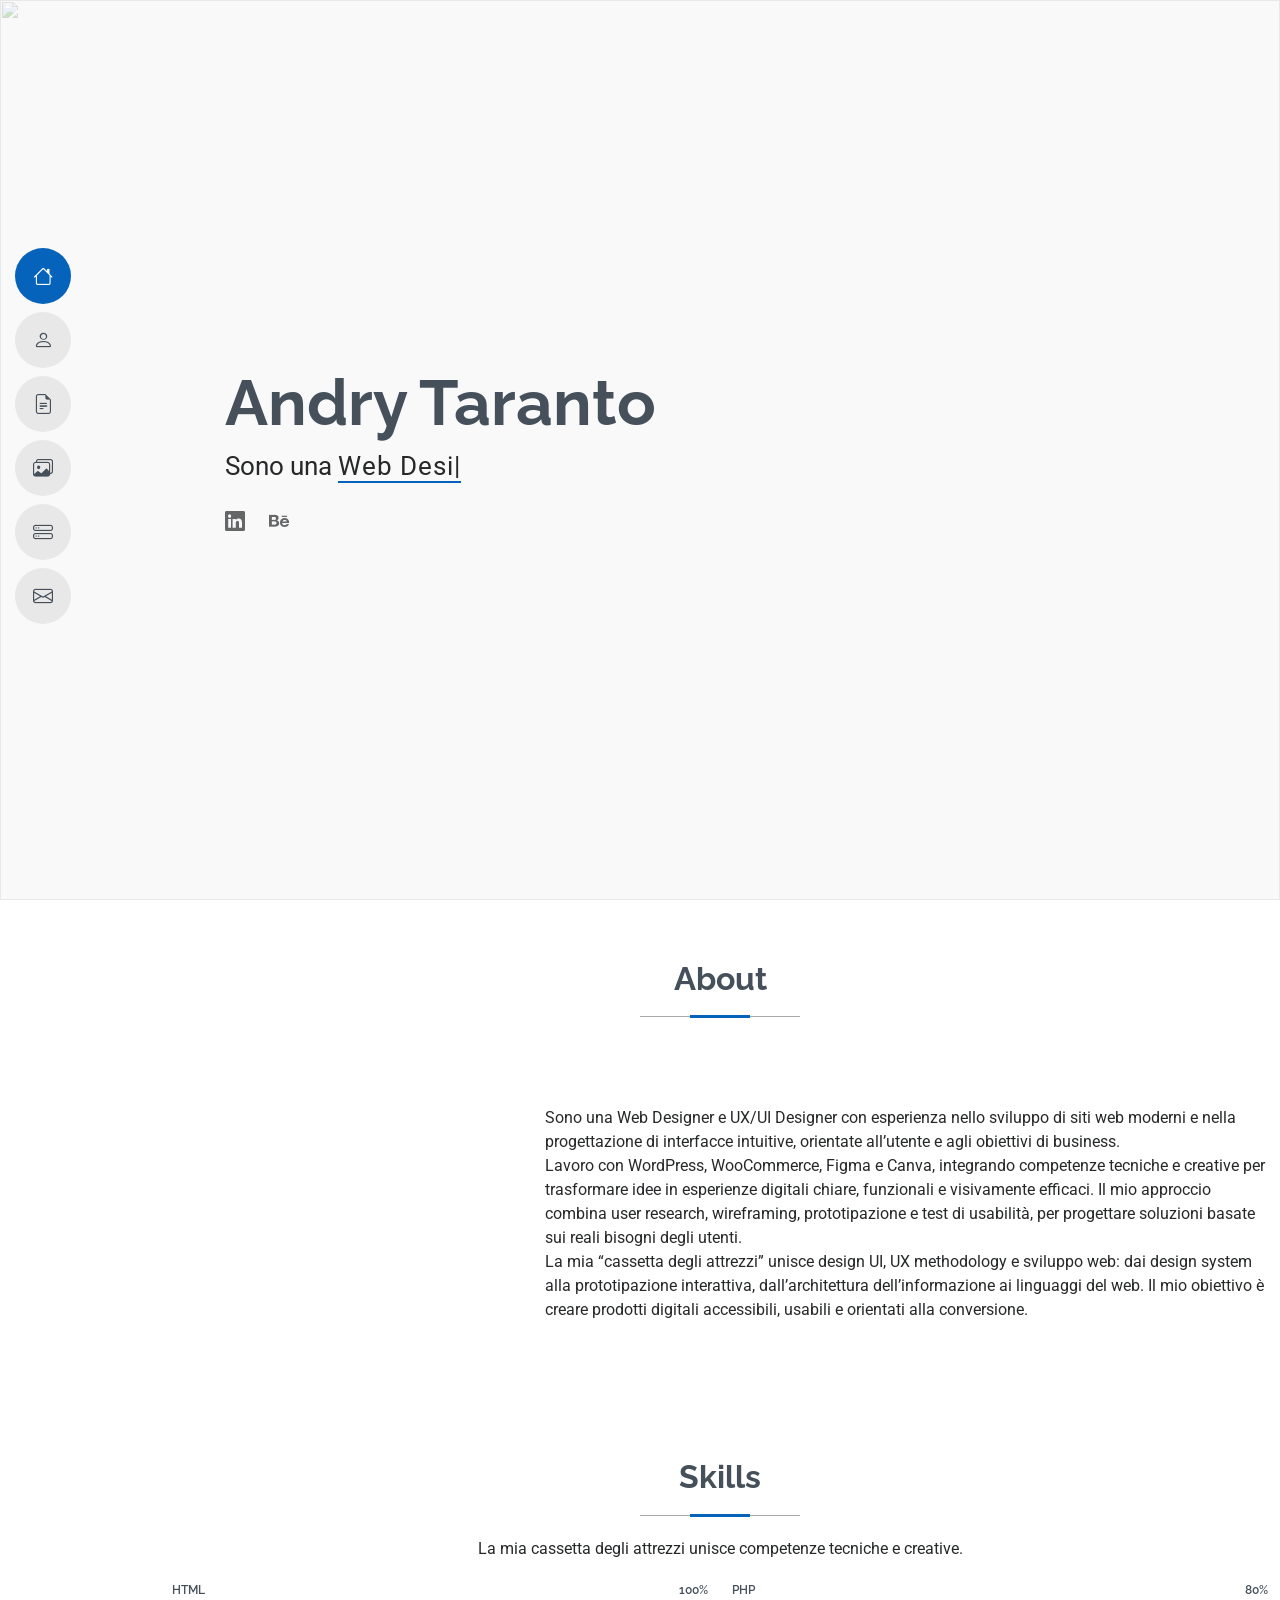
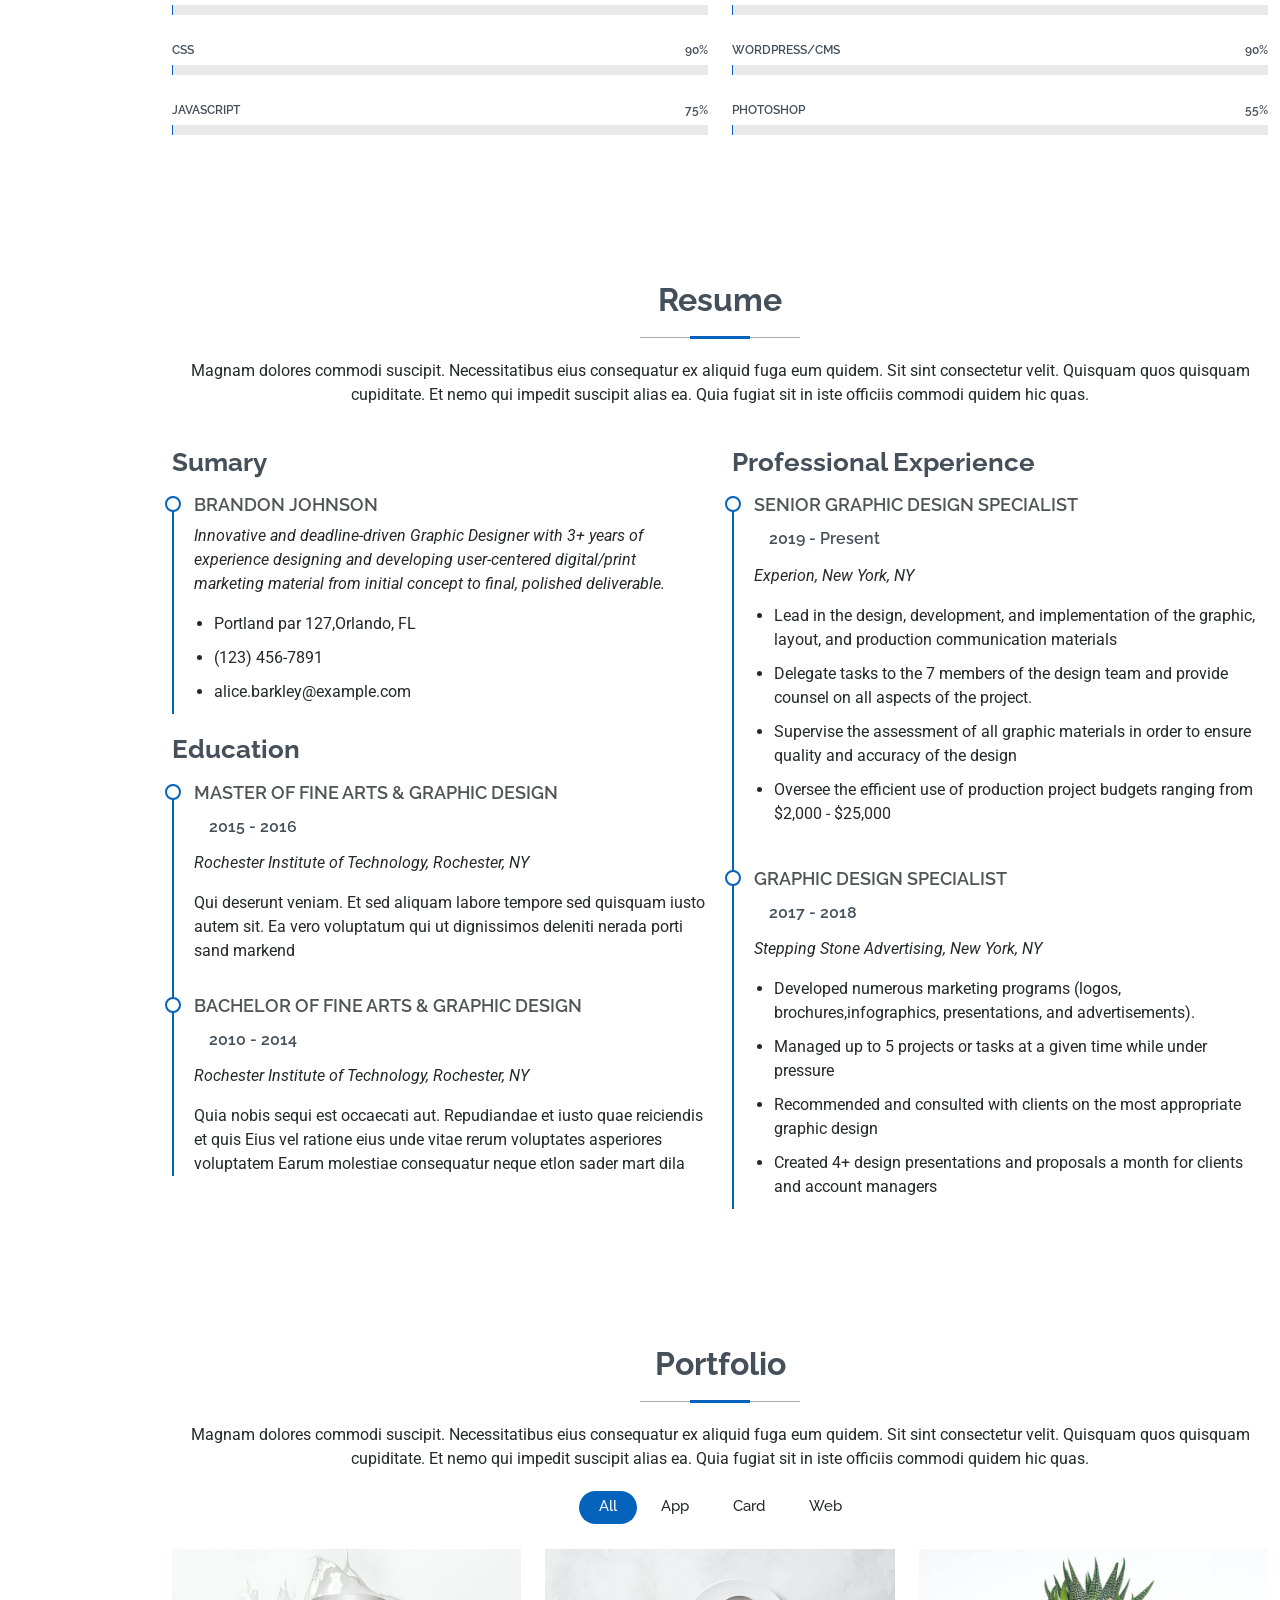
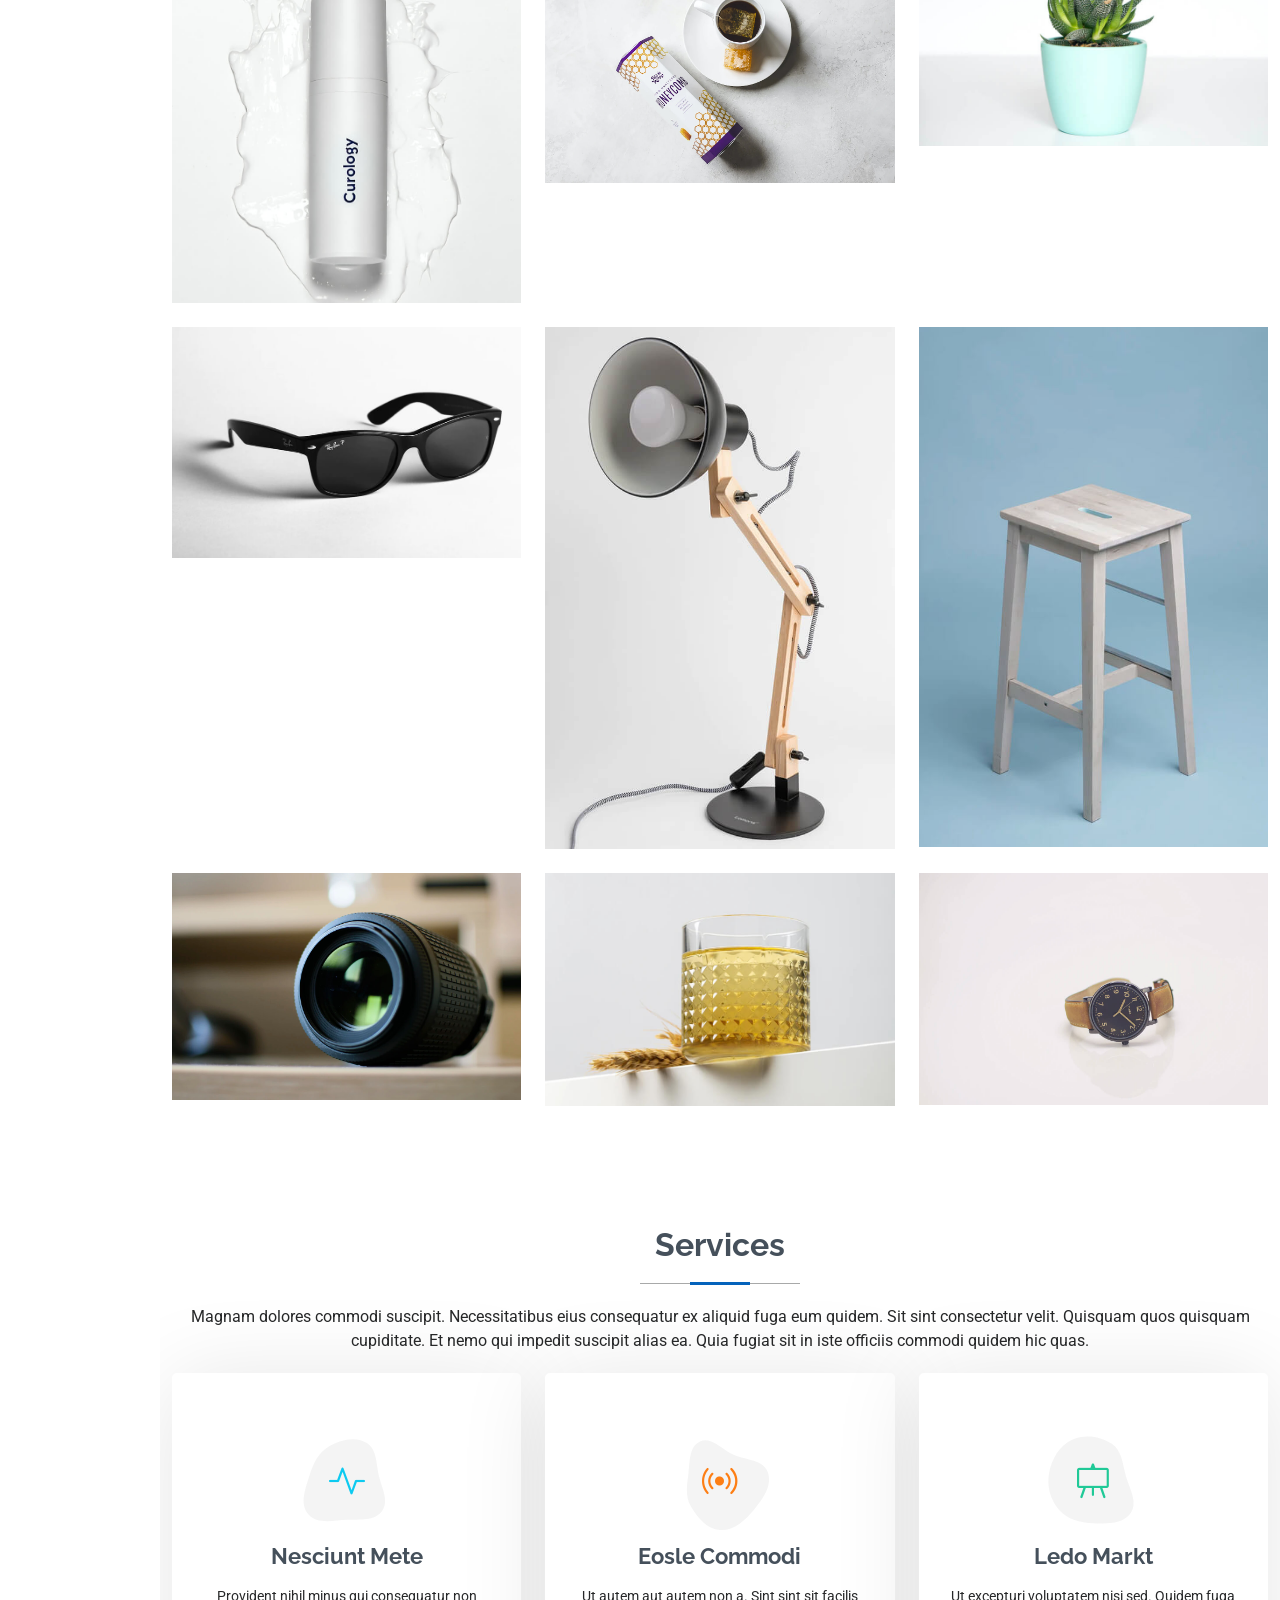
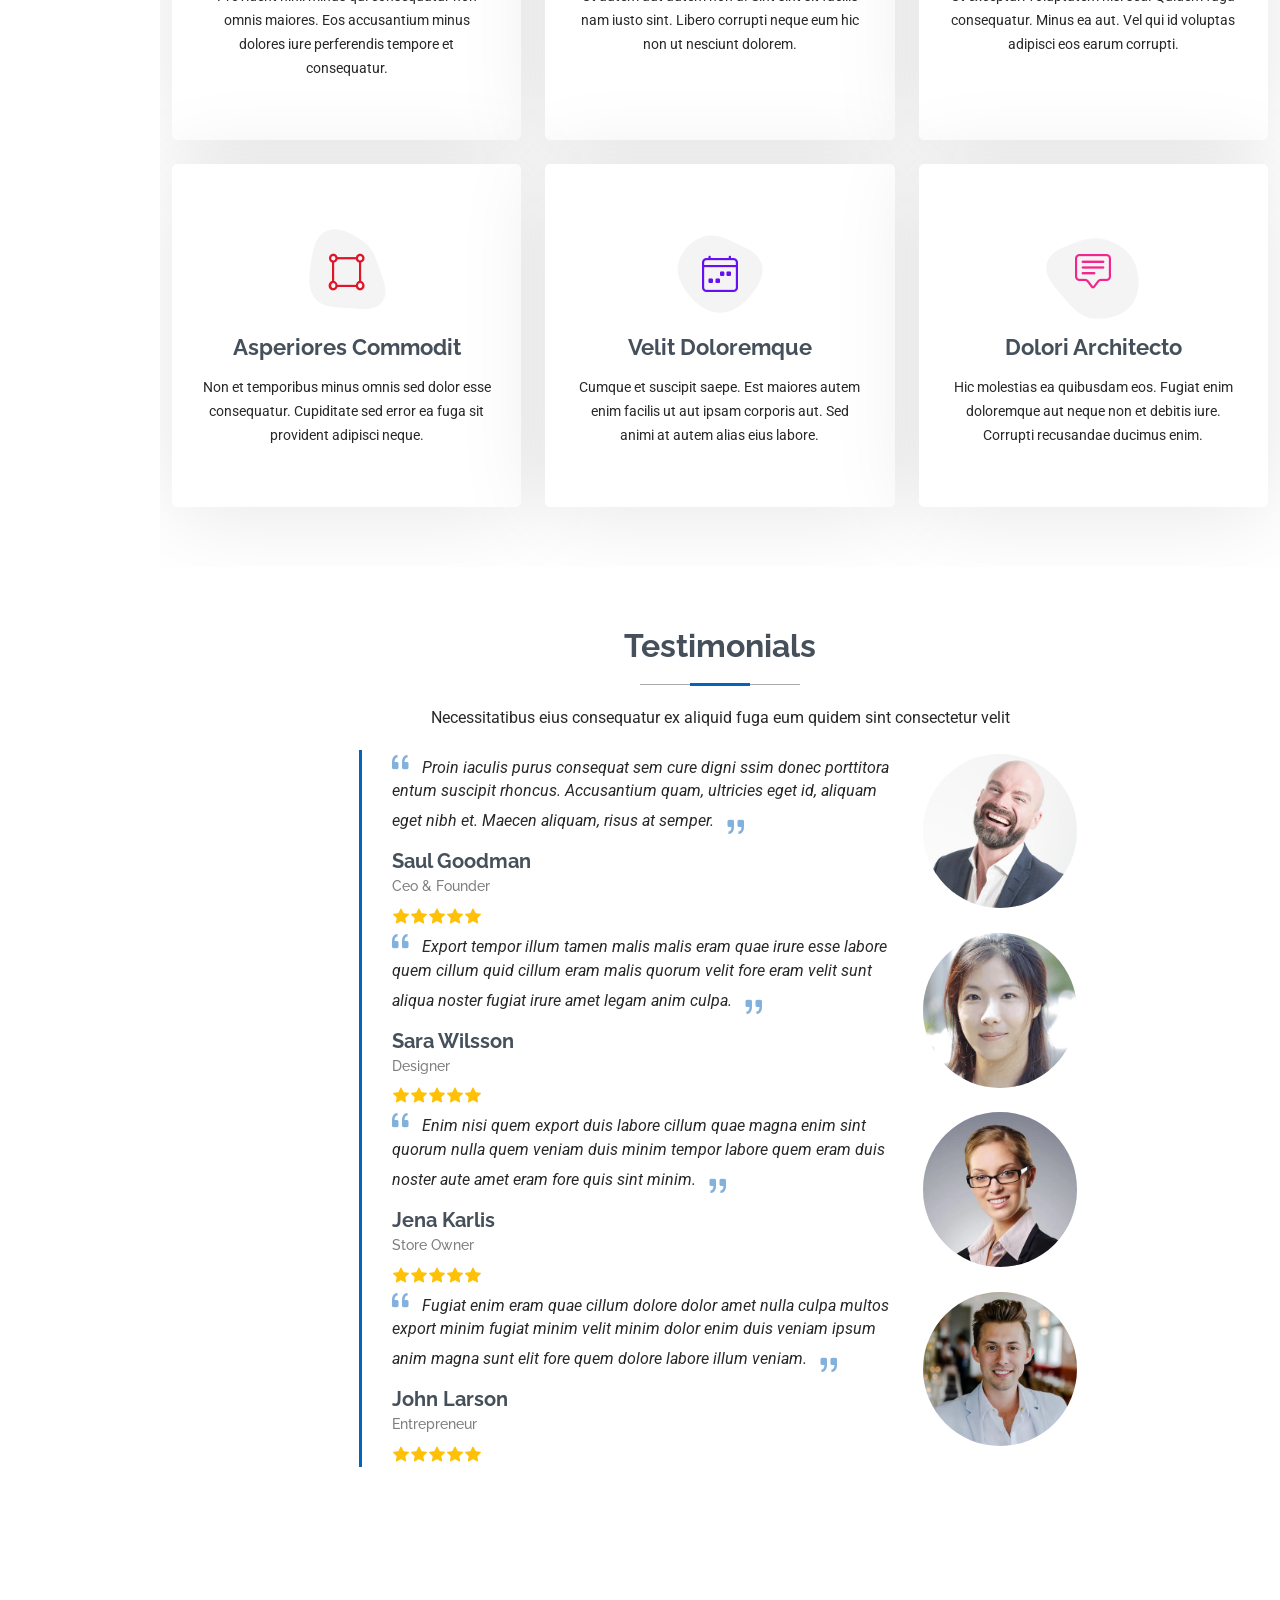
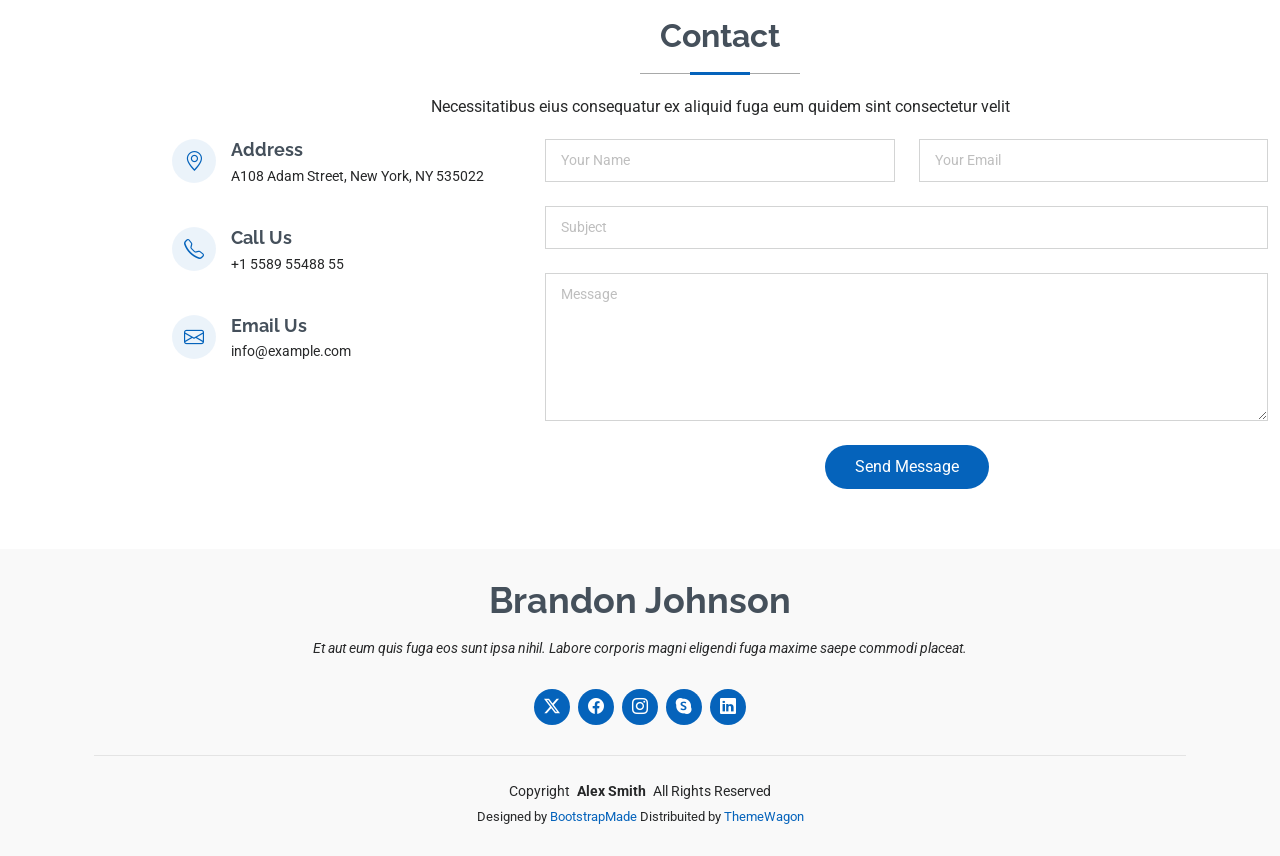
==== index.html @ 7b96ee18 "contenuti" ====
<!DOCTYPE html>
<html lang="en">

<head>
  <meta charset="utf-8">
  <meta content="width=device-width, initial-scale=1.0" name="viewport">
  <title>Andry Taranto</title>
  <meta content="" name="description">
  <meta content="" name="keywords">

  <!-- Favicons -->
  <link href="assets/img/favicon.png" rel="icon">
  <link href="assets/img/apple-touch-icon.png" rel="apple-touch-icon">

  <!-- Fonts -->
  <link href="https://fonts.googleapis.com" rel="preconnect">
  <link href="https://fonts.gstatic.com" rel="preconnect" crossorigin>
  <link href="https://fonts.googleapis.com/css2?family=Roboto:ital,wght@0,100;0,300;0,400;0,500;0,700;0,900;1,100;1,300;1,400;1,500;1,700;1,900&family=Poppins:ital,wght@0,100;0,200;0,300;0,400;0,500;0,600;0,700;0,800;0,900;1,100;1,200;1,300;1,400;1,500;1,600;1,700;1,800;1,900&family=Raleway:ital,wght@0,100;0,200;0,300;0,400;0,500;0,600;0,700;0,800;0,900;1,100;1,200;1,300;1,400;1,500;1,600;1,700;1,800;1,900&display=swap" rel="stylesheet">

  <!-- Vendor CSS Files -->
  <link href="assets/vendor/bootstrap/css/bootstrap.min.css" rel="stylesheet">
  <link href="assets/vendor/bootstrap-icons/bootstrap-icons.css" rel="stylesheet">
  <link href="assets/vendor/aos/aos.css" rel="stylesheet">
  <link href="assets/vendor/glightbox/css/glightbox.min.css" rel="stylesheet">
  <link href="assets/vendor/swiper/swiper-bundle.min.css" rel="stylesheet">

  <!-- Main CSS File -->
  <link href="assets/css/main.css" rel="stylesheet">

</head>

<body class="index-page">

  <header id="header" class="header d-flex flex-column justify-content-center">

    <i class="header-toggle d-xl-none bi bi-list"></i>

    <nav id="navmenu" class="navmenu">
      <ul>
        <li><a href="#hero" class="active"><i class="bi bi-house navicon"></i><span>Home</span></a></li>
        <li><a href="#about"><i class="bi bi-person navicon"></i><span>About</span></a></li>
        <li><a href="#resume"><i class="bi bi-file-earmark-text navicon"></i><span>Resume</span></a></li>
        <li><a href="#portfolio"><i class="bi bi-images navicon"></i><span>Portfolio</span></a></li>
        <li><a href="#services"><i class="bi bi-hdd-stack navicon"></i><span>Servizi</span></a></li>
        <li><a href="#contact"><i class="bi bi-envelope navicon"></i><span>Contatti</span></a></li>
      </ul>
    </nav>

  </header>

  <main class="main">

    <!-- Hero Section -->
    <section id="hero" class="hero section light-background">

      <img src="assets/img/hero-bg.jpg" alt="">

      <div class="container" data-aos="zoom-out">
        <div class="row justify-content-center">
          <div class="col-lg-9">
            <h2>Andry Taranto</h2>
            <p>Sono una <span class="typed" data-typed-items="Web Designer, UX/UI Designer">Web Designer</span><span class="typed-cursor typed-cursor--blink" aria-hidden="true"></span></p>
            <div class="social-links">
              <a href="https://www.linkedin.com/in/andreinataranto/" target="_blank"><i class="bi bi-linkedin"></i></a>
              <a href="https://www.behance.net/andrytaranto" target="_blank"><i class="bi bi-behance"></i></a>
            </div>
          </div>
        </div>
      </div>

    </section><!-- /Hero Section -->

    <!-- About Section -->
    <section id="about" class="about section">

      <!-- Section Title -->
      <div class="container section-title" data-aos="fade-up">
        <h2>About</h2>
      </div><!-- End Section Title -->

      <div class="container" data-aos="fade-up" data-aos-delay="100">

        <div class="row gy-4 justify-content-center">
          <div class="col-lg-4">
            <img src="assets/img/profile-img.jpg" class="img-fluid" alt="">
          </div>
          <div class="col-lg-8 content">
            <p class="fst-italic py-3">
               <p>
                Sono una Web Designer e UX/UI Designer con esperienza nello sviluppo di siti web moderni e nella progettazione di interfacce intuitive, orientate all’utente e agli obiettivi di business.
<br>
Lavoro con WordPress, WooCommerce, Figma e Canva, integrando competenze tecniche e creative per trasformare idee in esperienze digitali chiare, funzionali e visivamente efficaci.
Il mio approccio combina user research, wireframing, prototipazione e test di usabilità, per progettare soluzioni basate sui reali bisogni degli utenti.
<br>
La mia “cassetta degli attrezzi” unisce design UI, UX methodology e sviluppo web: dai design system alla prototipazione interattiva, dall’architettura dell’informazione ai linguaggi del web.
Il mio obiettivo è creare prodotti digitali accessibili, usabili e orientati alla conversione.
               </p>
          </div>
        </div>

      </div>

    </section><!-- /About Section -->


    <!-- Skills Section -->
    <section id="skills" class="skills section">

      <!-- Section Title -->
      <div class="container section-title" data-aos="fade-up">
        <h2>Skills</h2>
        <p>La mia cassetta degli attrezzi unisce competenze tecniche e creative.</p>
      </div><!-- End Section Title -->

      <div class="container" data-aos="fade-up" data-aos-delay="100">

        <div class="row skills-content skills-animation">

          <div class="col-lg-6">

            <div class="progress">
              <span class="skill"><span>HTML</span> <i class="val">100%</i></span>
              <div class="progress-bar-wrap">
                <div class="progress-bar" role="progressbar" aria-valuenow="100" aria-valuemin="0" aria-valuemax="100"></div>
              </div>
            </div><!-- End Skills Item -->

            <div class="progress">
              <span class="skill"><span>CSS</span> <i class="val">90%</i></span>
              <div class="progress-bar-wrap">
                <div class="progress-bar" role="progressbar" aria-valuenow="90" aria-valuemin="0" aria-valuemax="100"></div>
              </div>
            </div><!-- End Skills Item -->

            <div class="progress">
              <span class="skill"><span>JavaScript</span> <i class="val">75%</i></span>
              <div class="progress-bar-wrap">
                <div class="progress-bar" role="progressbar" aria-valuenow="75" aria-valuemin="0" aria-valuemax="100"></div>
              </div>
            </div><!-- End Skills Item -->

          </div>

          <div class="col-lg-6">

            <div class="progress">
              <span class="skill"><span>PHP</span> <i class="val">80%</i></span>
              <div class="progress-bar-wrap">
                <div class="progress-bar" role="progressbar" aria-valuenow="80" aria-valuemin="0" aria-valuemax="100"></div>
              </div>
            </div><!-- End Skills Item -->

            <div class="progress">
              <span class="skill"><span>WordPress/CMS</span> <i class="val">90%</i></span>
              <div class="progress-bar-wrap">
                <div class="progress-bar" role="progressbar" aria-valuenow="90" aria-valuemin="0" aria-valuemax="100"></div>
              </div>
            </div><!-- End Skills Item -->

            <div class="progress">
              <span class="skill"><span>Photoshop</span> <i class="val">55%</i></span>
              <div class="progress-bar-wrap">
                <div class="progress-bar" role="progressbar" aria-valuenow="55" aria-valuemin="0" aria-valuemax="100"></div>
              </div>
            </div><!-- End Skills Item -->

          </div>

        </div>

      </div>

    </section><!-- /Skills Section -->

    <!-- Resume Section -->
    <section id="resume" class="resume section">

      <!-- Section Title -->
      <div class="container section-title" data-aos="fade-up">
        <h2>Resume</h2>
        <p>Magnam dolores commodi suscipit. Necessitatibus eius consequatur ex aliquid fuga eum quidem. Sit sint consectetur velit. Quisquam quos quisquam cupiditate. Et nemo qui impedit suscipit alias ea. Quia fugiat sit in iste officiis commodi quidem hic quas.</p>
      </div><!-- End Section Title -->

      <div class="container">

        <div class="row">

          <div class="col-lg-6" data-aos="fade-up" data-aos-delay="100">
            <h3 class="resume-title">Sumary</h3>

            <div class="resume-item pb-0">
              <h4>Brandon Johnson</h4>
              <p><em>Innovative and deadline-driven Graphic Designer with 3+ years of experience designing and developing user-centered digital/print marketing material from initial concept to final, polished deliverable.</em></p>
              <ul>
                <li>Portland par 127,Orlando, FL</li>
                <li>(123) 456-7891</li>
                <li>alice.barkley@example.com</li>
              </ul>
            </div><!-- Edn Resume Item -->

            <h3 class="resume-title">Education</h3>
            <div class="resume-item">
              <h4>Master of Fine Arts &amp; Graphic Design</h4>
              <h5>2015 - 2016</h5>
              <p><em>Rochester Institute of Technology, Rochester, NY</em></p>
              <p>Qui deserunt veniam. Et sed aliquam labore tempore sed quisquam iusto autem sit. Ea vero voluptatum qui ut dignissimos deleniti nerada porti sand markend</p>
            </div><!-- Edn Resume Item -->

            <div class="resume-item">
              <h4>Bachelor of Fine Arts &amp; Graphic Design</h4>
              <h5>2010 - 2014</h5>
              <p><em>Rochester Institute of Technology, Rochester, NY</em></p>
              <p>Quia nobis sequi est occaecati aut. Repudiandae et iusto quae reiciendis et quis Eius vel ratione eius unde vitae rerum voluptates asperiores voluptatem Earum molestiae consequatur neque etlon sader mart dila</p>
            </div><!-- Edn Resume Item -->

          </div>

          <div class="col-lg-6" data-aos="fade-up" data-aos-delay="200">
            <h3 class="resume-title">Professional Experience</h3>
            <div class="resume-item">
              <h4>Senior graphic design specialist</h4>
              <h5>2019 - Present</h5>
              <p><em>Experion, New York, NY </em></p>
              <ul>
                <li>Lead in the design, development, and implementation of the graphic, layout, and production communication materials</li>
                <li>Delegate tasks to the 7 members of the design team and provide counsel on all aspects of the project. </li>
                <li>Supervise the assessment of all graphic materials in order to ensure quality and accuracy of the design</li>
                <li>Oversee the efficient use of production project budgets ranging from $2,000 - $25,000</li>
              </ul>
            </div><!-- Edn Resume Item -->

            <div class="resume-item">
              <h4>Graphic design specialist</h4>
              <h5>2017 - 2018</h5>
              <p><em>Stepping Stone Advertising, New York, NY</em></p>
              <ul>
                <li>Developed numerous marketing programs (logos, brochures,infographics, presentations, and advertisements).</li>
                <li>Managed up to 5 projects or tasks at a given time while under pressure</li>
                <li>Recommended and consulted with clients on the most appropriate graphic design</li>
                <li>Created 4+ design presentations and proposals a month for clients and account managers</li>
              </ul>
            </div><!-- Edn Resume Item -->

          </div>

        </div>

      </div>

    </section><!-- /Resume Section -->

    <!-- Portfolio Section -->
    <section id="portfolio" class="portfolio section">

      <!-- Section Title -->
      <div class="container section-title" data-aos="fade-up">
        <h2>Portfolio</h2>
        <p>Magnam dolores commodi suscipit. Necessitatibus eius consequatur ex aliquid fuga eum quidem. Sit sint consectetur velit. Quisquam quos quisquam cupiditate. Et nemo qui impedit suscipit alias ea. Quia fugiat sit in iste officiis commodi quidem hic quas.</p>
      </div><!-- End Section Title -->

      <div class="container">

        <div class="isotope-layout" data-default-filter="*" data-layout="masonry" data-sort="original-order">

          <ul class="portfolio-filters isotope-filters" data-aos="fade-up" data-aos-delay="100">
            <li data-filter="*" class="filter-active">All</li>
            <li data-filter=".filter-app">App</li>
            <li data-filter=".filter-product">Card</li>
            <li data-filter=".filter-branding">Web</li>
          </ul><!-- End Portfolio Filters -->

          <div class="row gy-4 isotope-container" data-aos="fade-up" data-aos-delay="200">

            <div class="col-lg-4 col-md-6 portfolio-item isotope-item filter-app">
              <img src="assets/img/masonry-portfolio/masonry-portfolio-1.jpg" class="img-fluid" alt="">
              <div class="portfolio-info">
                <h4>App 1</h4>
                <p>Lorem ipsum, dolor sit</p>
                <a href="assets/img/masonry-portfolio/masonry-portfolio-1.jpg" title="App 1" data-gallery="portfolio-gallery-app" class="glightbox preview-link"><i class="bi bi-zoom-in"></i></a>
                <a href="portfolio-details.html" title="More Details" class="details-link"><i class="bi bi-link-45deg"></i></a>
              </div>
            </div><!-- End Portfolio Item -->

            <div class="col-lg-4 col-md-6 portfolio-item isotope-item filter-product">
              <img src="assets/img/masonry-portfolio/masonry-portfolio-2.jpg" class="img-fluid" alt="">
              <div class="portfolio-info">
                <h4>Product 1</h4>
                <p>Lorem ipsum, dolor sit</p>
                <a href="assets/img/masonry-portfolio/masonry-portfolio-2.jpg" title="Product 1" data-gallery="portfolio-gallery-product" class="glightbox preview-link"><i class="bi bi-zoom-in"></i></a>
                <a href="portfolio-details.html" title="More Details" class="details-link"><i class="bi bi-link-45deg"></i></a>
              </div>
            </div><!-- End Portfolio Item -->

            <div class="col-lg-4 col-md-6 portfolio-item isotope-item filter-branding">
              <img src="assets/img/masonry-portfolio/masonry-portfolio-3.jpg" class="img-fluid" alt="">
              <div class="portfolio-info">
                <h4>Branding 1</h4>
                <p>Lorem ipsum, dolor sit</p>
                <a href="assets/img/masonry-portfolio/masonry-portfolio-3.jpg" title="Branding 1" data-gallery="portfolio-gallery-branding" class="glightbox preview-link"><i class="bi bi-zoom-in"></i></a>
                <a href="portfolio-details.html" title="More Details" class="details-link"><i class="bi bi-link-45deg"></i></a>
              </div>
            </div><!-- End Portfolio Item -->

            <div class="col-lg-4 col-md-6 portfolio-item isotope-item filter-app">
              <img src="assets/img/masonry-portfolio/masonry-portfolio-4.jpg" class="img-fluid" alt="">
              <div class="portfolio-info">
                <h4>App 2</h4>
                <p>Lorem ipsum, dolor sit</p>
                <a href="assets/img/masonry-portfolio/masonry-portfolio-4.jpg" title="App 2" data-gallery="portfolio-gallery-app" class="glightbox preview-link"><i class="bi bi-zoom-in"></i></a>
                <a href="portfolio-details.html" title="More Details" class="details-link"><i class="bi bi-link-45deg"></i></a>
              </div>
            </div><!-- End Portfolio Item -->

            <div class="col-lg-4 col-md-6 portfolio-item isotope-item filter-product">
              <img src="assets/img/masonry-portfolio/masonry-portfolio-5.jpg" class="img-fluid" alt="">
              <div class="portfolio-info">
                <h4>Product 2</h4>
                <p>Lorem ipsum, dolor sit</p>
                <a href="assets/img/masonry-portfolio/masonry-portfolio-5.jpg" title="Product 2" data-gallery="portfolio-gallery-product" class="glightbox preview-link"><i class="bi bi-zoom-in"></i></a>
                <a href="portfolio-details.html" title="More Details" class="details-link"><i class="bi bi-link-45deg"></i></a>
              </div>
            </div><!-- End Portfolio Item -->

            <div class="col-lg-4 col-md-6 portfolio-item isotope-item filter-branding">
              <img src="assets/img/masonry-portfolio/masonry-portfolio-6.jpg" class="img-fluid" alt="">
              <div class="portfolio-info">
                <h4>Branding 2</h4>
                <p>Lorem ipsum, dolor sit</p>
                <a href="assets/img/masonry-portfolio/masonry-portfolio-6.jpg" title="Branding 2" data-gallery="portfolio-gallery-branding" class="glightbox preview-link"><i class="bi bi-zoom-in"></i></a>
                <a href="portfolio-details.html" title="More Details" class="details-link"><i class="bi bi-link-45deg"></i></a>
              </div>
            </div><!-- End Portfolio Item -->

            <div class="col-lg-4 col-md-6 portfolio-item isotope-item filter-app">
              <img src="assets/img/masonry-portfolio/masonry-portfolio-7.jpg" class="img-fluid" alt="">
              <div class="portfolio-info">
                <h4>App 3</h4>
                <p>Lorem ipsum, dolor sit</p>
                <a href="assets/img/masonry-portfolio/masonry-portfolio-7.jpg" title="App 3" data-gallery="portfolio-gallery-app" class="glightbox preview-link"><i class="bi bi-zoom-in"></i></a>
                <a href="portfolio-details.html" title="More Details" class="details-link"><i class="bi bi-link-45deg"></i></a>
              </div>
            </div><!-- End Portfolio Item -->

            <div class="col-lg-4 col-md-6 portfolio-item isotope-item filter-product">
              <img src="assets/img/masonry-portfolio/masonry-portfolio-8.jpg" class="img-fluid" alt="">
              <div class="portfolio-info">
                <h4>Product 3</h4>
                <p>Lorem ipsum, dolor sit</p>
                <a href="assets/img/masonry-portfolio/masonry-portfolio-8.jpg" title="Product 3" data-gallery="portfolio-gallery-product" class="glightbox preview-link"><i class="bi bi-zoom-in"></i></a>
                <a href="portfolio-details.html" title="More Details" class="details-link"><i class="bi bi-link-45deg"></i></a>
              </div>
            </div><!-- End Portfolio Item -->

            <div class="col-lg-4 col-md-6 portfolio-item isotope-item filter-branding">
              <img src="assets/img/masonry-portfolio/masonry-portfolio-9.jpg" class="img-fluid" alt="">
              <div class="portfolio-info">
                <h4>Branding 3</h4>
                <p>Lorem ipsum, dolor sit</p>
                <a href="assets/img/masonry-portfolio/masonry-portfolio-9.jpg" title="Branding 2" data-gallery="portfolio-gallery-branding" class="glightbox preview-link"><i class="bi bi-zoom-in"></i></a>
                <a href="portfolio-details.html" title="More Details" class="details-link"><i class="bi bi-link-45deg"></i></a>
              </div>
            </div><!-- End Portfolio Item -->

          </div><!-- End Portfolio Container -->

        </div>

      </div>

    </section><!-- /Portfolio Section -->

    <!-- Services Section -->
    <section id="services" class="services section">

      <!-- Section Title -->
      <div class="container section-title" data-aos="fade-up">
        <h2>Services</h2>
        <p>Magnam dolores commodi suscipit. Necessitatibus eius consequatur ex aliquid fuga eum quidem. Sit sint consectetur velit. Quisquam quos quisquam cupiditate. Et nemo qui impedit suscipit alias ea. Quia fugiat sit in iste officiis commodi quidem hic quas.</p>
      </div><!-- End Section Title -->

      <div class="container">

        <div class="row gy-4">

          <div class="col-lg-4 col-md-6" data-aos="fade-up" data-aos-delay="100">
            <div class="service-item item-cyan position-relative">
              <div class="icon">
                <svg width="100" height="100" viewBox="0 0 600 600" xmlns="http://www.w3.org/2000/svg">
                  <path stroke="none" stroke-width="0" fill="#f5f5f5" d="M300,521.0016835830174C376.1290562159157,517.8887921683347,466.0731472004068,529.7835943286574,510.70327084640275,468.03025145048787C554.3714126377745,407.6079735673963,508.03601936045806,328.9844924480964,491.2728898941984,256.3432110539036C474.5976632858925,184.082847569629,479.9380746630129,96.60480741107993,416.23090153303,58.64404602377083C348.86323505073057,18.502131276798302,261.93793281208167,40.57373210992963,193.5410806939664,78.93577620505333C130.42746243093433,114.334589627462,98.30271207620316,179.96522072025542,76.75703585869454,249.04625023123273C51.97151888228291,328.5150500222984,13.704378332031375,421.85034740162234,66.52175969318436,486.19268352777647C119.04800174914682,550.1803526380478,217.28368757567262,524.383925680826,300,521.0016835830174"></path>
                </svg>
                <i class="bi bi-activity"></i>
              </div>
              <a href="#" class="stretched-link">
                <h3>Nesciunt Mete</h3>
              </a>
              <p>Provident nihil minus qui consequatur non omnis maiores. Eos accusantium minus dolores iure perferendis tempore et consequatur.</p>
            </div>
          </div><!-- End Service Item -->

          <div class="col-lg-4 col-md-6" data-aos="fade-up" data-aos-delay="200">
            <div class="service-item item-orange position-relative">
              <div class="icon">
                <svg width="100" height="100" viewBox="0 0 600 600" xmlns="http://www.w3.org/2000/svg">
                  <path stroke="none" stroke-width="0" fill="#f5f5f5" d="M300,582.0697525312426C382.5290701553225,586.8405444964366,449.9789794690241,525.3245884688669,502.5850820975895,461.55621195738473C556.606425686781,396.0723002908107,615.8543463187945,314.28637112970534,586.6730223649479,234.56875336149918C558.9533121215079,158.8439757836574,454.9685369536778,164.00468322053177,381.49747125262974,130.76875717737553C312.15926192815925,99.40240125094834,248.97055460311594,18.661163978235184,179.8680185752513,50.54337015887873C110.5421016452524,82.52863877960104,119.82277516462835,180.83849132639028,109.12597500060166,256.43424936330496C100.08760227029461,320.3096726198365,92.17705696193138,384.0621239912766,124.79988738764834,439.7174275375508C164.83382741302287,508.01625554203684,220.96474134820875,577.5009287672846,300,582.0697525312426"></path>
                </svg>
                <i class="bi bi-broadcast"></i>
              </div>
              <a href="#" class="stretched-link">
                <h3>Eosle Commodi</h3>
              </a>
              <p>Ut autem aut autem non a. Sint sint sit facilis nam iusto sint. Libero corrupti neque eum hic non ut nesciunt dolorem.</p>
            </div>
          </div><!-- End Service Item -->

          <div class="col-lg-4 col-md-6" data-aos="fade-up" data-aos-delay="300">
            <div class="service-item item-teal position-relative">
              <div class="icon">
                <svg width="100" height="100" viewBox="0 0 600 600" xmlns="http://www.w3.org/2000/svg">
                  <path stroke="none" stroke-width="0" fill="#f5f5f5" d="M300,541.5067337569781C382.14930387511276,545.0595476570109,479.8736841581634,548.3450877840088,526.4010558755058,480.5488172755941C571.5218469581645,414.80211281144784,517.5187510058486,332.0715597781072,496.52539010469104,255.14436215662573C477.37192572678356,184.95920475031193,473.57363656557914,105.61284051026155,413.0603344069578,65.22779650032875C343.27470386102294,18.654635553484475,251.2091493199835,5.337323636656869,175.0934190732945,40.62881213300186C97.87086631185822,76.43348514350839,51.98124368387456,156.15599469081315,36.44837278890362,239.84606092416172C21.716077023791087,319.22268207091537,43.775223500013084,401.1760424656574,96.891909868211,461.97329694683043C147.22146801428983,519.5804099606455,223.5754009179313,538.201503339737,300,541.5067337569781"></path>
                </svg>
                <i class="bi bi-easel"></i>
              </div>
              <a href="#" class="stretched-link">
                <h3>Ledo Markt</h3>
              </a>
              <p>Ut excepturi voluptatem nisi sed. Quidem fuga consequatur. Minus ea aut. Vel qui id voluptas adipisci eos earum corrupti.</p>
            </div>
          </div><!-- End Service Item -->

          <div class="col-lg-4 col-md-6" data-aos="fade-up" data-aos-delay="400">
            <div class="service-item item-red position-relative">
              <div class="icon">
                <svg width="100" height="100" viewBox="0 0 600 600" xmlns="http://www.w3.org/2000/svg">
                  <path stroke="none" stroke-width="0" fill="#f5f5f5" d="M300,503.46388370962813C374.79870501325706,506.71871716319447,464.8034551963731,527.1746412648533,510.4981551193396,467.86667711651364C555.9287308511215,408.9015244558933,512.6030010748507,327.5744911775523,490.211057578863,256.5855673507754C471.097692560561,195.9906835881958,447.69079081568157,138.11976852964426,395.19560036434837,102.3242989838813C329.3053358748298,57.3949838291264,248.02791733380457,8.279543830951368,175.87071277845988,42.242879143198664C103.41431057327972,76.34704239035025,93.79494320519305,170.9812938413882,81.28167332365135,250.07896920659033C70.17666984294237,320.27484674793965,64.84698225790005,396.69656628748305,111.28512138212992,450.4950937839243C156.20124167950087,502.5303643271138,231.32542653798444,500.4755392045468,300,503.46388370962813"></path>
                </svg>
                <i class="bi bi-bounding-box-circles"></i>
              </div>
              <a href="#" class="stretched-link">
                <h3>Asperiores Commodit</h3>
              </a>
              <p>Non et temporibus minus omnis sed dolor esse consequatur. Cupiditate sed error ea fuga sit provident adipisci neque.</p>
              <a href="#" class="stretched-link"></a>
            </div>
          </div><!-- End Service Item -->

          <div class="col-lg-4 col-md-6" data-aos="fade-up" data-aos-delay="500">
            <div class="service-item item-indigo position-relative">
              <div class="icon">
                <svg width="100" height="100" viewBox="0 0 600 600" xmlns="http://www.w3.org/2000/svg">
                  <path stroke="none" stroke-width="0" fill="#f5f5f5" d="M300,532.3542879108572C369.38199826031484,532.3153073249985,429.10787420159085,491.63046689027357,474.5244479745417,439.17860296908856C522.8885846962883,383.3225815378663,569.1668002868075,314.3205725914397,550.7432151929288,242.7694973846089C532.6665558377875,172.5657663291529,456.2379748765914,142.6223662098291,390.3689995646985,112.34683881706744C326.66090330228417,83.06452184765237,258.84405631176094,53.51806209861945,193.32584062364296,78.48882559362697C121.61183558270385,105.82097193414197,62.805066853699245,167.19869350419734,48.57481801355237,242.6138429142374C34.843463184063346,315.3850353017275,76.69343916112496,383.4422959591041,125.22947124332185,439.3748458443577C170.7312796277747,491.8107796887764,230.57421082200815,532.3932930995766,300,532.3542879108572"></path>
                </svg>
                <i class="bi bi-calendar4-week icon"></i>
              </div>
              <a href="#" class="stretched-link">
                <h3>Velit Doloremque</h3>
              </a>
              <p>Cumque et suscipit saepe. Est maiores autem enim facilis ut aut ipsam corporis aut. Sed animi at autem alias eius labore.</p>
              <a href="#" class="stretched-link"></a>
            </div>
          </div><!-- End Service Item -->

          <div class="col-lg-4 col-md-6" data-aos="fade-up" data-aos-delay="600">
            <div class="service-item item-pink position-relative">
              <div class="icon">
                <svg width="100" height="100" viewBox="0 0 600 600" xmlns="http://www.w3.org/2000/svg">
                  <path stroke="none" stroke-width="0" fill="#f5f5f5" d="M300,566.797414625762C385.7384707136149,576.1784315230908,478.7894351017131,552.8928747891023,531.9192734346935,484.94944893311C584.6109503024035,417.5663521118492,582.489472248146,322.67544863468447,553.9536738515405,242.03673114598146C529.1557734026468,171.96086150256528,465.24506316201064,127.66468636344209,395.9583748389544,100.7403814666027C334.2173773831606,76.7482773500951,269.4350130405921,84.62216499799875,207.1952322260088,107.2889140133804C132.92018162631612,134.33871894543012,41.79353780512637,160.00259165414826,22.644507872594943,236.69541883565114C3.319112789854554,314.0945973066697,72.72355303640163,379.243833228382,124.04198916343866,440.3218312028393C172.9286146004772,498.5055451809895,224.45579914871206,558.5317968840102,300,566.797414625762"></path>
                </svg>
                <i class="bi bi-chat-square-text"></i>
              </div>
              <a href="#" class="stretched-link">
                <h3>Dolori Architecto</h3>
              </a>
              <p>Hic molestias ea quibusdam eos. Fugiat enim doloremque aut neque non et debitis iure. Corrupti recusandae ducimus enim.</p>
              <a href="#" class="stretched-link"></a>
            </div>
          </div><!-- End Service Item -->

        </div>

      </div>

    </section><!-- /Services Section -->

    <!-- Testimonials Section -->
    <section id="testimonials" class="testimonials section">

      <!-- Section Title -->
      <div class="container section-title" data-aos="fade-up">
        <h2>Testimonials</h2>
        <p>Necessitatibus eius consequatur ex aliquid fuga eum quidem sint consectetur velit</p>
      </div><!-- End Section Title -->

      <div class="container" data-aos="fade-up" data-aos-delay="100">

        <div class="swiper init-swiper">
          <script type="application/json" class="swiper-config">
            {
              "loop": true,
              "speed": 600,
              "autoplay": {
                "delay": 5000
              },
              "slidesPerView": "auto",
              "pagination": {
                "el": ".swiper-pagination",
                "type": "bullets",
                "clickable": true
              }
            }
          </script>
          <div class="swiper-wrapper">

            <div class="swiper-slide">
              <div class="testimonial-item">
                <div class="row gy-4 justify-content-center">
                  <div class="col-lg-6">
                    <div class="testimonial-content">
                      <p>
                        <i class="bi bi-quote quote-icon-left"></i>
                        <span>Proin iaculis purus consequat sem cure digni ssim donec porttitora entum suscipit rhoncus. Accusantium quam, ultricies eget id, aliquam eget nibh et. Maecen aliquam, risus at semper.</span>
                        <i class="bi bi-quote quote-icon-right"></i>
                      </p>
                      <h3>Saul Goodman</h3>
                      <h4>Ceo &amp; Founder</h4>
                      <div class="stars">
                        <i class="bi bi-star-fill"></i><i class="bi bi-star-fill"></i><i class="bi bi-star-fill"></i><i class="bi bi-star-fill"></i><i class="bi bi-star-fill"></i>
                      </div>
                    </div>
                  </div>
                  <div class="col-lg-2 text-center">
                    <img src="assets/img/testimonials/testimonials-1.jpg" class="img-fluid testimonial-img" alt="">
                  </div>
                </div>
              </div>
            </div><!-- End testimonial item -->

            <div class="swiper-slide">
              <div class="testimonial-item">
                <div class="row gy-4 justify-content-center">
                  <div class="col-lg-6">
                    <div class="testimonial-content">
                      <p>
                        <i class="bi bi-quote quote-icon-left"></i>
                        <span>Export tempor illum tamen malis malis eram quae irure esse labore quem cillum quid cillum eram malis quorum velit fore eram velit sunt aliqua noster fugiat irure amet legam anim culpa.</span>
                        <i class="bi bi-quote quote-icon-right"></i>
                      </p>
                      <h3>Sara Wilsson</h3>
                      <h4>Designer</h4>
                      <div class="stars">
                        <i class="bi bi-star-fill"></i><i class="bi bi-star-fill"></i><i class="bi bi-star-fill"></i><i class="bi bi-star-fill"></i><i class="bi bi-star-fill"></i>
                      </div>
                    </div>
                  </div>
                  <div class="col-lg-2 text-center">
                    <img src="assets/img/testimonials/testimonials-2.jpg" class="img-fluid testimonial-img" alt="">
                  </div>
                </div>
              </div>
            </div><!-- End testimonial item -->

            <div class="swiper-slide">
              <div class="testimonial-item">
                <div class="row gy-4 justify-content-center">
                  <div class="col-lg-6">
                    <div class="testimonial-content">
                      <p>
                        <i class="bi bi-quote quote-icon-left"></i>
                        <span>Enim nisi quem export duis labore cillum quae magna enim sint quorum nulla quem veniam duis minim tempor labore quem eram duis noster aute amet eram fore quis sint minim.</span>
                        <i class="bi bi-quote quote-icon-right"></i>
                      </p>
                      <h3>Jena Karlis</h3>
                      <h4>Store Owner</h4>
                      <div class="stars">
                        <i class="bi bi-star-fill"></i><i class="bi bi-star-fill"></i><i class="bi bi-star-fill"></i><i class="bi bi-star-fill"></i><i class="bi bi-star-fill"></i>
                      </div>
                    </div>
                  </div>
                  <div class="col-lg-2 text-center">
                    <img src="assets/img/testimonials/testimonials-3.jpg" class="img-fluid testimonial-img" alt="">
                  </div>
                </div>
              </div>
            </div><!-- End testimonial item -->

            <div class="swiper-slide">
              <div class="testimonial-item">
                <div class="row gy-4 justify-content-center">
                  <div class="col-lg-6">
                    <div class="testimonial-content">
                      <p>
                        <i class="bi bi-quote quote-icon-left"></i>
                        <span>Fugiat enim eram quae cillum dolore dolor amet nulla culpa multos export minim fugiat minim velit minim dolor enim duis veniam ipsum anim magna sunt elit fore quem dolore labore illum veniam.</span>
                        <i class="bi bi-quote quote-icon-right"></i>
                      </p>
                      <h3>John Larson</h3>
                      <h4>Entrepreneur</h4>
                      <div class="stars">
                        <i class="bi bi-star-fill"></i><i class="bi bi-star-fill"></i><i class="bi bi-star-fill"></i><i class="bi bi-star-fill"></i><i class="bi bi-star-fill"></i>
                      </div>
                    </div>
                  </div>
                  <div class="col-lg-2 text-center">
                    <img src="assets/img/testimonials/testimonials-4.jpg" class="img-fluid testimonial-img" alt="">
                  </div>
                </div>
              </div>
            </div><!-- End testimonial item -->

          </div>
          <div class="swiper-pagination"></div>
        </div>

      </div>

    </section><!-- /Testimonials Section -->

    <!-- Contact Section -->
    <section id="contact" class="contact section">

      <!-- Section Title -->
      <div class="container section-title" data-aos="fade-up">
        <h2>Contact</h2>
        <p>Necessitatibus eius consequatur ex aliquid fuga eum quidem sint consectetur velit</p>
      </div><!-- End Section Title -->

      <div class="container" data-aos="fade" data-aos-delay="100">

        <div class="row gy-4">

          <div class="col-lg-4">
            <div class="info-item d-flex" data-aos="fade-up" data-aos-delay="200">
              <i class="bi bi-geo-alt flex-shrink-0"></i>
              <div>
                <h3>Address</h3>
                <p>A108 Adam Street, New York, NY 535022</p>
              </div>
            </div><!-- End Info Item -->

            <div class="info-item d-flex" data-aos="fade-up" data-aos-delay="300">
              <i class="bi bi-telephone flex-shrink-0"></i>
              <div>
                <h3>Call Us</h3>
                <p>+1 5589 55488 55</p>
              </div>
            </div><!-- End Info Item -->

            <div class="info-item d-flex" data-aos="fade-up" data-aos-delay="400">
              <i class="bi bi-envelope flex-shrink-0"></i>
              <div>
                <h3>Email Us</h3>
                <p>info@example.com</p>
              </div>
            </div><!-- End Info Item -->

          </div>

          <div class="col-lg-8">
            <form action="forms/contact.php" method="post" class="php-email-form" data-aos="fade-up" data-aos-delay="200">
              <div class="row gy-4">

                <div class="col-md-6">
                  <input type="text" name="name" class="form-control" placeholder="Your Name" required="">
                </div>

                <div class="col-md-6 ">
                  <input type="email" class="form-control" name="email" placeholder="Your Email" required="">
                </div>

                <div class="col-md-12">
                  <input type="text" class="form-control" name="subject" placeholder="Subject" required="">
                </div>

                <div class="col-md-12">
                  <textarea class="form-control" name="message" rows="6" placeholder="Message" required=""></textarea>
                </div>

                <div class="col-md-12 text-center">
                  <div class="loading">Loading</div>
                  <div class="error-message"></div>
                  <div class="sent-message">Your message has been sent. Thank you!</div>

                  <button type="submit">Send Message</button>
                </div>

              </div>
            </form>
          </div><!-- End Contact Form -->

        </div>

      </div>

    </section><!-- /Contact Section -->

  </main>

  <footer id="footer" class="footer position-relative light-background">
    <div class="container">
      <h3 class="sitename">Brandon Johnson</h3>
      <p>Et aut eum quis fuga eos sunt ipsa nihil. Labore corporis magni eligendi fuga maxime saepe commodi placeat.</p>
      <div class="social-links d-flex justify-content-center">
        <a href=""><i class="bi bi-twitter-x"></i></a>
        <a href=""><i class="bi bi-facebook"></i></a>
        <a href=""><i class="bi bi-instagram"></i></a>
        <a href=""><i class="bi bi-skype"></i></a>
        <a href=""><i class="bi bi-linkedin"></i></a>
      </div>
      <div class="container">
        <div class="copyright">
          <span>Copyright</span> <strong class="px-1 sitename">Alex Smith</strong> <span>All Rights Reserved</span>
        </div>
        <div class="credits">
          <!-- All the links in the footer should remain intact. -->
          <!-- You can delete the links only if you've purchased the pro version. -->
          <!-- Licensing information: https://bootstrapmade.com/license/ -->
          <!-- Purchase the pro version with working PHP/AJAX contact form: [buy-url] -->
          Designed by <a href="https://bootstrapmade.com/">BootstrapMade</a> Distribuited by <a href="https://themewagon.com">ThemeWagon</a>
        </div>
      </div>
    </div>
  </footer>

  <!-- Scroll Top -->
  <a href="#" id="scroll-top" class="scroll-top d-flex align-items-center justify-content-center"><i class="bi bi-arrow-up-short"></i></a>

  <!-- Preloader -->
  <div id="preloader"></div>

  <!-- Vendor JS Files -->
  <script src="assets/vendor/bootstrap/js/bootstrap.bundle.min.js"></script>
  <script src="assets/vendor/php-email-form/validate.js"></script>
  <script src="assets/vendor/aos/aos.js"></script>
  <script src="assets/vendor/typed.js/typed.umd.js"></script>
  <script src="assets/vendor/purecounter/purecounter_vanilla.js"></script>
  <script src="assets/vendor/waypoints/noframework.waypoints.js"></script>
  <script src="assets/vendor/glightbox/js/glightbox.min.js"></script>
  <script src="assets/vendor/imagesloaded/imagesloaded.pkgd.min.js"></script>
  <script src="assets/vendor/isotope-layout/isotope.pkgd.min.js"></script>
  <script src="assets/vendor/swiper/swiper-bundle.min.js"></script>

  <!-- Main JS File -->
  <script src="assets/js/main.js"></script>

</body>

</html>
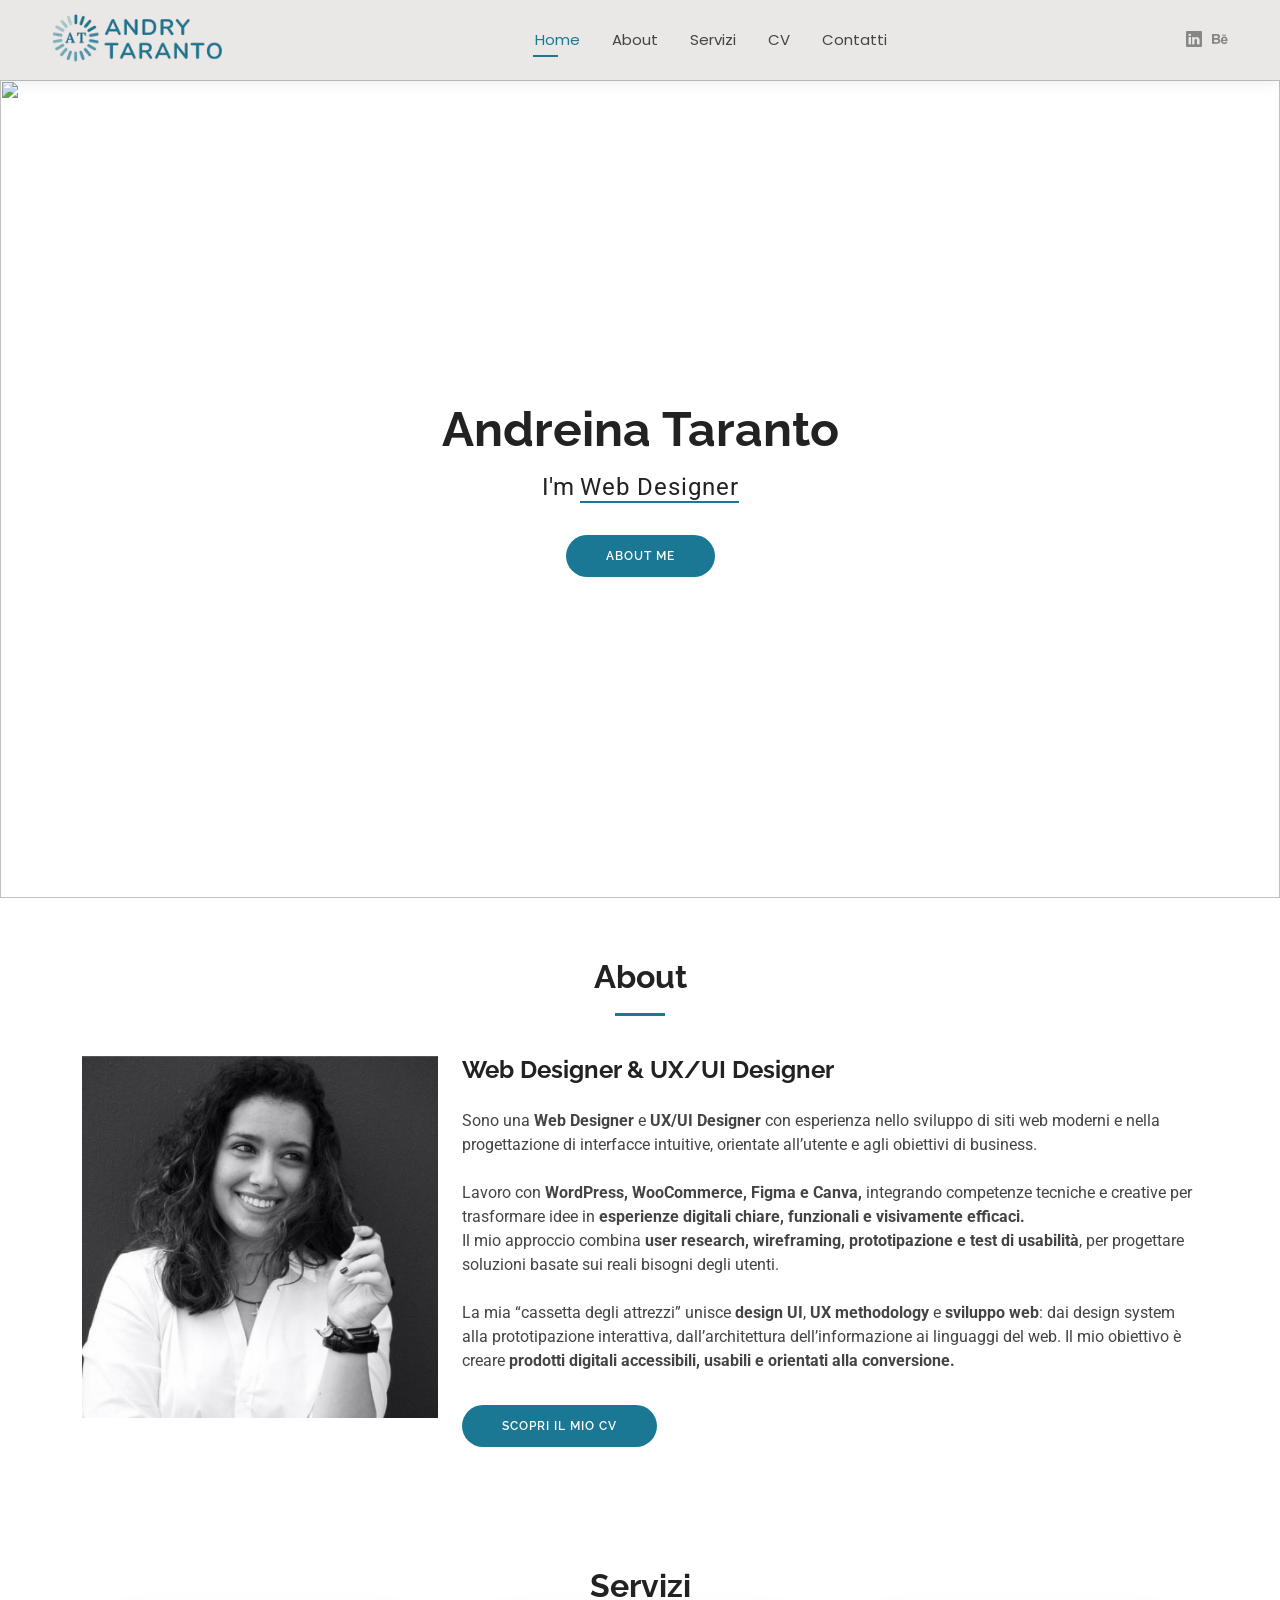
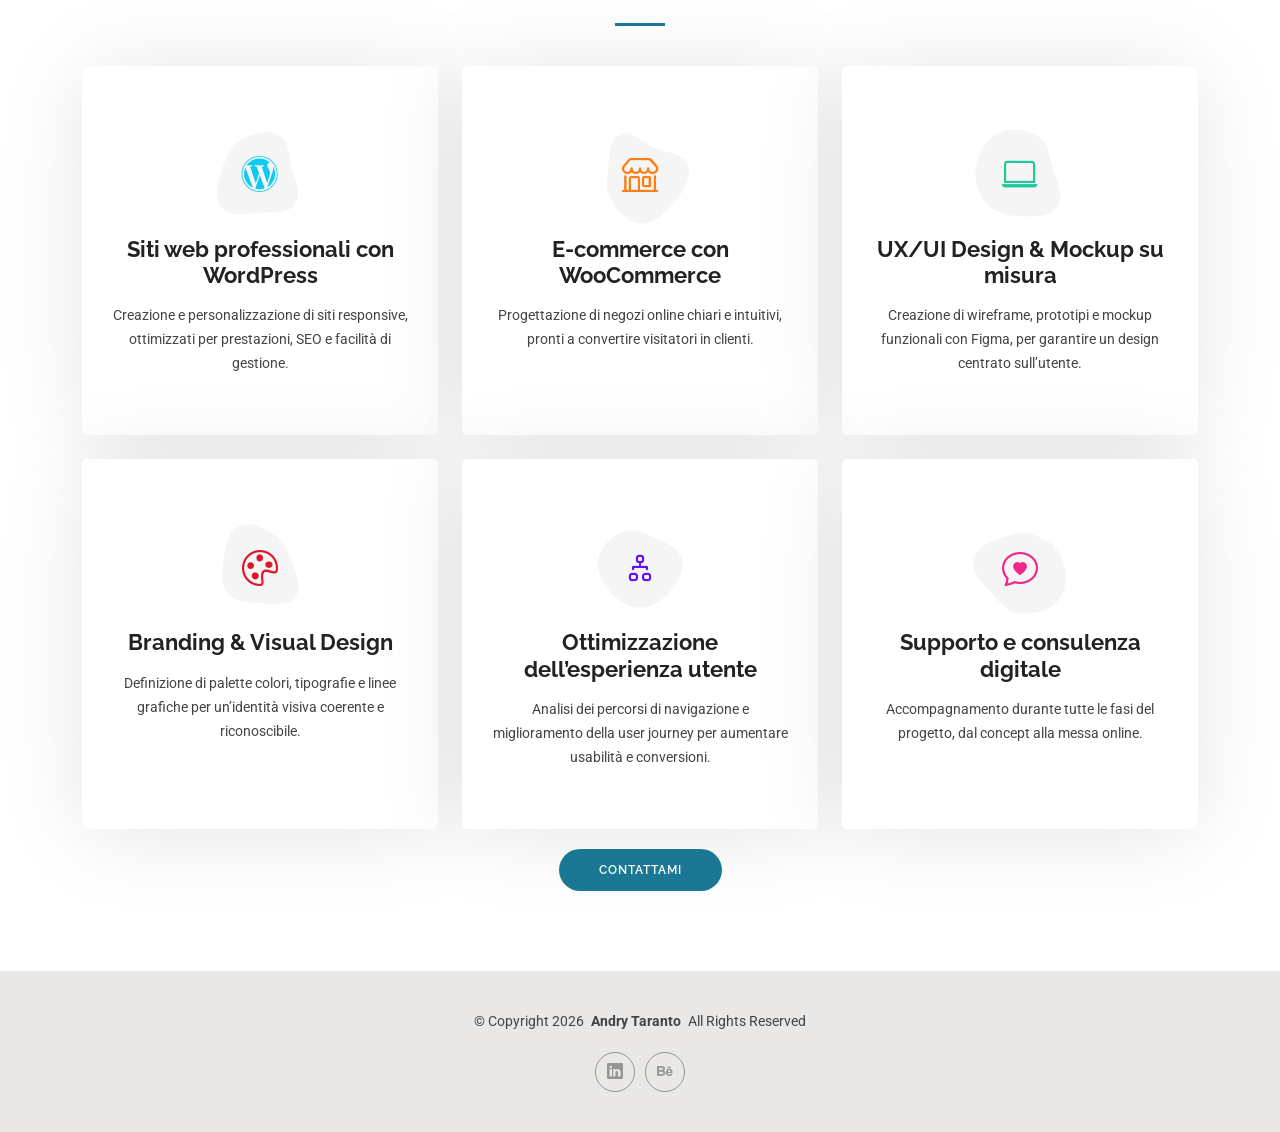
==== commit 31ac58c3: "modifche home+about+servizi+contatti" ====
--- a/index.html
+++ b/index.html
@@ -4,13 +4,12 @@
 <head>
   <meta charset="utf-8">
   <meta content="width=device-width, initial-scale=1.0" name="viewport">
-  <title>Andry Taranto</title>
-  <meta content="" name="description">
-  <meta content="" name="keywords">
+  <title>Andry Taranto </title>
+  <meta name="description" content="">
+  <meta name="keywords" content="">
 
   <!-- Favicons -->
-  <link href="assets/img/favicon.png" rel="icon">
-  <link href="assets/img/apple-touch-icon.png" rel="apple-touch-icon">
+  <link href="assets/img/favicon_andry-bg.png" rel="icon">
 
   <!-- Fonts -->
   <link href="https://fonts.googleapis.com" rel="preconnect">
@@ -21,8 +20,8 @@
   <link href="assets/vendor/bootstrap/css/bootstrap.min.css" rel="stylesheet">
   <link href="assets/vendor/bootstrap-icons/bootstrap-icons.css" rel="stylesheet">
   <link href="assets/vendor/aos/aos.css" rel="stylesheet">
+  <link href="assets/vendor/swiper/swiper-bundle.min.css" rel="stylesheet">
   <link href="assets/vendor/glightbox/css/glightbox.min.css" rel="stylesheet">
-  <link href="assets/vendor/swiper/swiper-bundle.min.css" rel="stylesheet">
 
   <!-- Main CSS File -->
   <link href="assets/css/main.css" rel="stylesheet">
@@ -31,46 +30,52 @@
 
 <body class="index-page">
 
-  <header id="header" class="header d-flex flex-column justify-content-center">
-
-    <i class="header-toggle d-xl-none bi bi-list"></i>
-
-    <nav id="navmenu" class="navmenu">
-      <ul>
-        <li><a href="#hero" class="active"><i class="bi bi-house navicon"></i><span>Home</span></a></li>
-        <li><a href="#about"><i class="bi bi-person navicon"></i><span>About</span></a></li>
-        <li><a href="#resume"><i class="bi bi-file-earmark-text navicon"></i><span>Resume</span></a></li>
-        <li><a href="#portfolio"><i class="bi bi-images navicon"></i><span>Portfolio</span></a></li>
-        <li><a href="#services"><i class="bi bi-hdd-stack navicon"></i><span>Servizi</span></a></li>
-        <li><a href="#contact"><i class="bi bi-envelope navicon"></i><span>Contatti</span></a></li>
-      </ul>
-    </nav>
-
+  <header id="header" class="header d-flex align-items-center light-background sticky-top">
+    <div class="container-fluid position-relative d-flex align-items-center justify-content-between">
+
+      <a href="index.html" class="logo d-flex align-items-center me-auto me-xl-0">
+        <img src="assets/img/logo_sito_andrytaranto.png" alt="Andry Taranto Logo">
+      </a>
+
+      <nav id="navmenu" class="navmenu">
+        <ul>
+          <li><a href="index.html" class="active">Home</a></li>
+          <li><a href="#about">About</a></li>
+          <li><a href="#services">Servizi</a></li>
+          <li><a href="cv.html">CV</a></li>
+          <li><a href="contact.html">Contatti</a></li>
+        </ul>
+        <i class="mobile-nav-toggle d-xl-none bi bi-list"></i>
+      </nav>
+
+      <div class="header-social-links">
+        <a href="https://www.linkedin.com/in/andreinataranto/" target="_blank" class="linkedin"><i class="bi bi-linkedin"></i></a>
+        <a href="https://www.behance.net/gallery/135081505/Portfolio-Andreina-Taranto" target="_blank" class="behance"><i class="bi bi-behance"></i></a>
+      </div>
+
+    </div>
   </header>
 
   <main class="main">
 
     <!-- Hero Section -->
-    <section id="hero" class="hero section light-background">
-
-      <img src="assets/img/hero-bg.jpg" alt="">
-
-      <div class="container" data-aos="zoom-out">
+    <section id="hero" class="hero section">
+
+      <img src="assets/img/hero-bg.jpg" alt="" data-aos="fade-in">
+
+      <div class="container text-center" data-aos="zoom-out" data-aos-delay="100">
         <div class="row justify-content-center">
-          <div class="col-lg-9">
-            <h2>Andry Taranto</h2>
-            <p>Sono una <span class="typed" data-typed-items="Web Designer, UX/UI Designer">Web Designer</span><span class="typed-cursor typed-cursor--blink" aria-hidden="true"></span></p>
-            <div class="social-links">
-              <a href="https://www.linkedin.com/in/andreinataranto/" target="_blank"><i class="bi bi-linkedin"></i></a>
-              <a href="https://www.behance.net/andrytaranto" target="_blank"><i class="bi bi-behance"></i></a>
-            </div>
+          <div class="col-lg-8">
+            <h2>Andreina Taranto</h2>
+            <p>I'm <span class="typed" data-typed-items="Web Designer, UX/UI Designer">Web Designer</span><span class="typed-cursor typed-cursor--blink" aria-hidden="true"></span></p>
+            <a href="#about" class="btn-get-started">About Me</a>
           </div>
         </div>
       </div>
 
     </section><!-- /Hero Section -->
 
-    <!-- About Section -->
+<!-- About Section -->
     <section id="about" class="about section">
 
       <!-- Section Title -->
@@ -82,300 +87,36 @@
 
         <div class="row gy-4 justify-content-center">
           <div class="col-lg-4">
-            <img src="assets/img/profile-img.jpg" class="img-fluid" alt="">
+            <img src="assets/img/andreina_taranto.png" class="img-fluid" alt="Andreina Taranto">
           </div>
-          <div class="col-lg-8 content">
-            <p class="fst-italic py-3">
-               <p>
-                Sono una Web Designer e UX/UI Designer con esperienza nello sviluppo di siti web moderni e nella progettazione di interfacce intuitive, orientate all’utente e agli obiettivi di business.
+          <div class="col-lg-8 content txt-center">
+            <h2>Web Designer &amp; UX/UI Designer</h2>
+            <p class="py-3">
+              Sono una <b>Web Designer</b> e <b>UX/UI Designer</b> con esperienza nello sviluppo di siti web moderni e nella progettazione di interfacce intuitive, orientate all’utente e agli obiettivi di business.
+              <br>
+              <br>
+              Lavoro con <b>WordPress, WooCommerce, Figma e Canva,</b> integrando competenze tecniche e creative per trasformare idee in <b>esperienze digitali chiare, funzionali e visivamente efficaci.</b>
 <br>
-Lavoro con WordPress, WooCommerce, Figma e Canva, integrando competenze tecniche e creative per trasformare idee in esperienze digitali chiare, funzionali e visivamente efficaci.
-Il mio approccio combina user research, wireframing, prototipazione e test di usabilità, per progettare soluzioni basate sui reali bisogni degli utenti.
-<br>
-La mia “cassetta degli attrezzi” unisce design UI, UX methodology e sviluppo web: dai design system alla prototipazione interattiva, dall’architettura dell’informazione ai linguaggi del web.
-Il mio obiettivo è creare prodotti digitali accessibili, usabili e orientati alla conversione.
-               </p>
+              Il mio approccio combina <b>user research, wireframing, prototipazione e test di usabilità</b>, per progettare soluzioni basate sui reali bisogni degli utenti.
+              <br>
+              <br>
+              La mia “cassetta degli attrezzi” unisce <b>design UI</b>, <b>UX methodology</b> e <b>sviluppo web</b>: dai design system alla prototipazione interattiva, dall’architettura dell’informazione ai linguaggi del web.
+              Il mio obiettivo è creare <b>prodotti digitali accessibili, usabili e orientati alla conversione.</b>
+            </p>
+            <a href="cv.html" class="btn-priamary">Scopri il mio CV</a>
           </div>
         </div>
-
       </div>
 
     </section><!-- /About Section -->
 
 
-    <!-- Skills Section -->
-    <section id="skills" class="skills section">
+    <!-- Services Section -->
+    <section id="services" class="services section">
 
       <!-- Section Title -->
       <div class="container section-title" data-aos="fade-up">
-        <h2>Skills</h2>
-        <p>La mia cassetta degli attrezzi unisce competenze tecniche e creative.</p>
-      </div><!-- End Section Title -->
-
-      <div class="container" data-aos="fade-up" data-aos-delay="100">
-
-        <div class="row skills-content skills-animation">
-
-          <div class="col-lg-6">
-
-            <div class="progress">
-              <span class="skill"><span>HTML</span> <i class="val">100%</i></span>
-              <div class="progress-bar-wrap">
-                <div class="progress-bar" role="progressbar" aria-valuenow="100" aria-valuemin="0" aria-valuemax="100"></div>
-              </div>
-            </div><!-- End Skills Item -->
-
-            <div class="progress">
-              <span class="skill"><span>CSS</span> <i class="val">90%</i></span>
-              <div class="progress-bar-wrap">
-                <div class="progress-bar" role="progressbar" aria-valuenow="90" aria-valuemin="0" aria-valuemax="100"></div>
-              </div>
-            </div><!-- End Skills Item -->
-
-            <div class="progress">
-              <span class="skill"><span>JavaScript</span> <i class="val">75%</i></span>
-              <div class="progress-bar-wrap">
-                <div class="progress-bar" role="progressbar" aria-valuenow="75" aria-valuemin="0" aria-valuemax="100"></div>
-              </div>
-            </div><!-- End Skills Item -->
-
-          </div>
-
-          <div class="col-lg-6">
-
-            <div class="progress">
-              <span class="skill"><span>PHP</span> <i class="val">80%</i></span>
-              <div class="progress-bar-wrap">
-                <div class="progress-bar" role="progressbar" aria-valuenow="80" aria-valuemin="0" aria-valuemax="100"></div>
-              </div>
-            </div><!-- End Skills Item -->
-
-            <div class="progress">
-              <span class="skill"><span>WordPress/CMS</span> <i class="val">90%</i></span>
-              <div class="progress-bar-wrap">
-                <div class="progress-bar" role="progressbar" aria-valuenow="90" aria-valuemin="0" aria-valuemax="100"></div>
-              </div>
-            </div><!-- End Skills Item -->
-
-            <div class="progress">
-              <span class="skill"><span>Photoshop</span> <i class="val">55%</i></span>
-              <div class="progress-bar-wrap">
-                <div class="progress-bar" role="progressbar" aria-valuenow="55" aria-valuemin="0" aria-valuemax="100"></div>
-              </div>
-            </div><!-- End Skills Item -->
-
-          </div>
-
-        </div>
-
-      </div>
-
-    </section><!-- /Skills Section -->
-
-    <!-- Resume Section -->
-    <section id="resume" class="resume section">
-
-      <!-- Section Title -->
-      <div class="container section-title" data-aos="fade-up">
-        <h2>Resume</h2>
-        <p>Magnam dolores commodi suscipit. Necessitatibus eius consequatur ex aliquid fuga eum quidem. Sit sint consectetur velit. Quisquam quos quisquam cupiditate. Et nemo qui impedit suscipit alias ea. Quia fugiat sit in iste officiis commodi quidem hic quas.</p>
-      </div><!-- End Section Title -->
-
-      <div class="container">
-
-        <div class="row">
-
-          <div class="col-lg-6" data-aos="fade-up" data-aos-delay="100">
-            <h3 class="resume-title">Sumary</h3>
-
-            <div class="resume-item pb-0">
-              <h4>Brandon Johnson</h4>
-              <p><em>Innovative and deadline-driven Graphic Designer with 3+ years of experience designing and developing user-centered digital/print marketing material from initial concept to final, polished deliverable.</em></p>
-              <ul>
-                <li>Portland par 127,Orlando, FL</li>
-                <li>(123) 456-7891</li>
-                <li>alice.barkley@example.com</li>
-              </ul>
-            </div><!-- Edn Resume Item -->
-
-            <h3 class="resume-title">Education</h3>
-            <div class="resume-item">
-              <h4>Master of Fine Arts &amp; Graphic Design</h4>
-              <h5>2015 - 2016</h5>
-              <p><em>Rochester Institute of Technology, Rochester, NY</em></p>
-              <p>Qui deserunt veniam. Et sed aliquam labore tempore sed quisquam iusto autem sit. Ea vero voluptatum qui ut dignissimos deleniti nerada porti sand markend</p>
-            </div><!-- Edn Resume Item -->
-
-            <div class="resume-item">
-              <h4>Bachelor of Fine Arts &amp; Graphic Design</h4>
-              <h5>2010 - 2014</h5>
-              <p><em>Rochester Institute of Technology, Rochester, NY</em></p>
-              <p>Quia nobis sequi est occaecati aut. Repudiandae et iusto quae reiciendis et quis Eius vel ratione eius unde vitae rerum voluptates asperiores voluptatem Earum molestiae consequatur neque etlon sader mart dila</p>
-            </div><!-- Edn Resume Item -->
-
-          </div>
-
-          <div class="col-lg-6" data-aos="fade-up" data-aos-delay="200">
-            <h3 class="resume-title">Professional Experience</h3>
-            <div class="resume-item">
-              <h4>Senior graphic design specialist</h4>
-              <h5>2019 - Present</h5>
-              <p><em>Experion, New York, NY </em></p>
-              <ul>
-                <li>Lead in the design, development, and implementation of the graphic, layout, and production communication materials</li>
-                <li>Delegate tasks to the 7 members of the design team and provide counsel on all aspects of the project. </li>
-                <li>Supervise the assessment of all graphic materials in order to ensure quality and accuracy of the design</li>
-                <li>Oversee the efficient use of production project budgets ranging from $2,000 - $25,000</li>
-              </ul>
-            </div><!-- Edn Resume Item -->
-
-            <div class="resume-item">
-              <h4>Graphic design specialist</h4>
-              <h5>2017 - 2018</h5>
-              <p><em>Stepping Stone Advertising, New York, NY</em></p>
-              <ul>
-                <li>Developed numerous marketing programs (logos, brochures,infographics, presentations, and advertisements).</li>
-                <li>Managed up to 5 projects or tasks at a given time while under pressure</li>
-                <li>Recommended and consulted with clients on the most appropriate graphic design</li>
-                <li>Created 4+ design presentations and proposals a month for clients and account managers</li>
-              </ul>
-            </div><!-- Edn Resume Item -->
-
-          </div>
-
-        </div>
-
-      </div>
-
-    </section><!-- /Resume Section -->
-
-    <!-- Portfolio Section -->
-    <section id="portfolio" class="portfolio section">
-
-      <!-- Section Title -->
-      <div class="container section-title" data-aos="fade-up">
-        <h2>Portfolio</h2>
-        <p>Magnam dolores commodi suscipit. Necessitatibus eius consequatur ex aliquid fuga eum quidem. Sit sint consectetur velit. Quisquam quos quisquam cupiditate. Et nemo qui impedit suscipit alias ea. Quia fugiat sit in iste officiis commodi quidem hic quas.</p>
-      </div><!-- End Section Title -->
-
-      <div class="container">
-
-        <div class="isotope-layout" data-default-filter="*" data-layout="masonry" data-sort="original-order">
-
-          <ul class="portfolio-filters isotope-filters" data-aos="fade-up" data-aos-delay="100">
-            <li data-filter="*" class="filter-active">All</li>
-            <li data-filter=".filter-app">App</li>
-            <li data-filter=".filter-product">Card</li>
-            <li data-filter=".filter-branding">Web</li>
-          </ul><!-- End Portfolio Filters -->
-
-          <div class="row gy-4 isotope-container" data-aos="fade-up" data-aos-delay="200">
-
-            <div class="col-lg-4 col-md-6 portfolio-item isotope-item filter-app">
-              <img src="assets/img/masonry-portfolio/masonry-portfolio-1.jpg" class="img-fluid" alt="">
-              <div class="portfolio-info">
-                <h4>App 1</h4>
-                <p>Lorem ipsum, dolor sit</p>
-                <a href="assets/img/masonry-portfolio/masonry-portfolio-1.jpg" title="App 1" data-gallery="portfolio-gallery-app" class="glightbox preview-link"><i class="bi bi-zoom-in"></i></a>
-                <a href="portfolio-details.html" title="More Details" class="details-link"><i class="bi bi-link-45deg"></i></a>
-              </div>
-            </div><!-- End Portfolio Item -->
-
-            <div class="col-lg-4 col-md-6 portfolio-item isotope-item filter-product">
-              <img src="assets/img/masonry-portfolio/masonry-portfolio-2.jpg" class="img-fluid" alt="">
-              <div class="portfolio-info">
-                <h4>Product 1</h4>
-                <p>Lorem ipsum, dolor sit</p>
-                <a href="assets/img/masonry-portfolio/masonry-portfolio-2.jpg" title="Product 1" data-gallery="portfolio-gallery-product" class="glightbox preview-link"><i class="bi bi-zoom-in"></i></a>
-                <a href="portfolio-details.html" title="More Details" class="details-link"><i class="bi bi-link-45deg"></i></a>
-              </div>
-            </div><!-- End Portfolio Item -->
-
-            <div class="col-lg-4 col-md-6 portfolio-item isotope-item filter-branding">
-              <img src="assets/img/masonry-portfolio/masonry-portfolio-3.jpg" class="img-fluid" alt="">
-              <div class="portfolio-info">
-                <h4>Branding 1</h4>
-                <p>Lorem ipsum, dolor sit</p>
-                <a href="assets/img/masonry-portfolio/masonry-portfolio-3.jpg" title="Branding 1" data-gallery="portfolio-gallery-branding" class="glightbox preview-link"><i class="bi bi-zoom-in"></i></a>
-                <a href="portfolio-details.html" title="More Details" class="details-link"><i class="bi bi-link-45deg"></i></a>
-              </div>
-            </div><!-- End Portfolio Item -->
-
-            <div class="col-lg-4 col-md-6 portfolio-item isotope-item filter-app">
-              <img src="assets/img/masonry-portfolio/masonry-portfolio-4.jpg" class="img-fluid" alt="">
-              <div class="portfolio-info">
-                <h4>App 2</h4>
-                <p>Lorem ipsum, dolor sit</p>
-                <a href="assets/img/masonry-portfolio/masonry-portfolio-4.jpg" title="App 2" data-gallery="portfolio-gallery-app" class="glightbox preview-link"><i class="bi bi-zoom-in"></i></a>
-                <a href="portfolio-details.html" title="More Details" class="details-link"><i class="bi bi-link-45deg"></i></a>
-              </div>
-            </div><!-- End Portfolio Item -->
-
-            <div class="col-lg-4 col-md-6 portfolio-item isotope-item filter-product">
-              <img src="assets/img/masonry-portfolio/masonry-portfolio-5.jpg" class="img-fluid" alt="">
-              <div class="portfolio-info">
-                <h4>Product 2</h4>
-                <p>Lorem ipsum, dolor sit</p>
-                <a href="assets/img/masonry-portfolio/masonry-portfolio-5.jpg" title="Product 2" data-gallery="portfolio-gallery-product" class="glightbox preview-link"><i class="bi bi-zoom-in"></i></a>
-                <a href="portfolio-details.html" title="More Details" class="details-link"><i class="bi bi-link-45deg"></i></a>
-              </div>
-            </div><!-- End Portfolio Item -->
-
-            <div class="col-lg-4 col-md-6 portfolio-item isotope-item filter-branding">
-              <img src="assets/img/masonry-portfolio/masonry-portfolio-6.jpg" class="img-fluid" alt="">
-              <div class="portfolio-info">
-                <h4>Branding 2</h4>
-                <p>Lorem ipsum, dolor sit</p>
-                <a href="assets/img/masonry-portfolio/masonry-portfolio-6.jpg" title="Branding 2" data-gallery="portfolio-gallery-branding" class="glightbox preview-link"><i class="bi bi-zoom-in"></i></a>
-                <a href="portfolio-details.html" title="More Details" class="details-link"><i class="bi bi-link-45deg"></i></a>
-              </div>
-            </div><!-- End Portfolio Item -->
-
-            <div class="col-lg-4 col-md-6 portfolio-item isotope-item filter-app">
-              <img src="assets/img/masonry-portfolio/masonry-portfolio-7.jpg" class="img-fluid" alt="">
-              <div class="portfolio-info">
-                <h4>App 3</h4>
-                <p>Lorem ipsum, dolor sit</p>
-                <a href="assets/img/masonry-portfolio/masonry-portfolio-7.jpg" title="App 3" data-gallery="portfolio-gallery-app" class="glightbox preview-link"><i class="bi bi-zoom-in"></i></a>
-                <a href="portfolio-details.html" title="More Details" class="details-link"><i class="bi bi-link-45deg"></i></a>
-              </div>
-            </div><!-- End Portfolio Item -->
-
-            <div class="col-lg-4 col-md-6 portfolio-item isotope-item filter-product">
-              <img src="assets/img/masonry-portfolio/masonry-portfolio-8.jpg" class="img-fluid" alt="">
-              <div class="portfolio-info">
-                <h4>Product 3</h4>
-                <p>Lorem ipsum, dolor sit</p>
-                <a href="assets/img/masonry-portfolio/masonry-portfolio-8.jpg" title="Product 3" data-gallery="portfolio-gallery-product" class="glightbox preview-link"><i class="bi bi-zoom-in"></i></a>
-                <a href="portfolio-details.html" title="More Details" class="details-link"><i class="bi bi-link-45deg"></i></a>
-              </div>
-            </div><!-- End Portfolio Item -->
-
-            <div class="col-lg-4 col-md-6 portfolio-item isotope-item filter-branding">
-              <img src="assets/img/masonry-portfolio/masonry-portfolio-9.jpg" class="img-fluid" alt="">
-              <div class="portfolio-info">
-                <h4>Branding 3</h4>
-                <p>Lorem ipsum, dolor sit</p>
-                <a href="assets/img/masonry-portfolio/masonry-portfolio-9.jpg" title="Branding 2" data-gallery="portfolio-gallery-branding" class="glightbox preview-link"><i class="bi bi-zoom-in"></i></a>
-                <a href="portfolio-details.html" title="More Details" class="details-link"><i class="bi bi-link-45deg"></i></a>
-              </div>
-            </div><!-- End Portfolio Item -->
-
-          </div><!-- End Portfolio Container -->
-
-        </div>
-
-      </div>
-
-    </section><!-- /Portfolio Section -->
-
-    <!-- Services Section -->
-    <section id="services" class="services section">
-
-      <!-- Section Title -->
-      <div class="container section-title" data-aos="fade-up">
-        <h2>Services</h2>
-        <p>Magnam dolores commodi suscipit. Necessitatibus eius consequatur ex aliquid fuga eum quidem. Sit sint consectetur velit. Quisquam quos quisquam cupiditate. Et nemo qui impedit suscipit alias ea. Quia fugiat sit in iste officiis commodi quidem hic quas.</p>
+        <h2>Servizi</h2>
       </div><!-- End Section Title -->
 
       <div class="container">
@@ -388,12 +129,11 @@
                 <svg width="100" height="100" viewBox="0 0 600 600" xmlns="http://www.w3.org/2000/svg">
                   <path stroke="none" stroke-width="0" fill="#f5f5f5" d="M300,521.0016835830174C376.1290562159157,517.8887921683347,466.0731472004068,529.7835943286574,510.70327084640275,468.03025145048787C554.3714126377745,407.6079735673963,508.03601936045806,328.9844924480964,491.2728898941984,256.3432110539036C474.5976632858925,184.082847569629,479.9380746630129,96.60480741107993,416.23090153303,58.64404602377083C348.86323505073057,18.502131276798302,261.93793281208167,40.57373210992963,193.5410806939664,78.93577620505333C130.42746243093433,114.334589627462,98.30271207620316,179.96522072025542,76.75703585869454,249.04625023123273C51.97151888228291,328.5150500222984,13.704378332031375,421.85034740162234,66.52175969318436,486.19268352777647C119.04800174914682,550.1803526380478,217.28368757567262,524.383925680826,300,521.0016835830174"></path>
                 </svg>
-                <i class="bi bi-activity"></i>
-              </div>
-              <a href="#" class="stretched-link">
-                <h3>Nesciunt Mete</h3>
-              </a>
-              <p>Provident nihil minus qui consequatur non omnis maiores. Eos accusantium minus dolores iure perferendis tempore et consequatur.</p>
+                  <i class="bi bi-wordpress"></i>
+              </div>
+                <h3 class="stretched-link">Siti web professionali con WordPress</h3>
+              </class=>
+              <p>Creazione e personalizzazione di siti responsive, ottimizzati per prestazioni, SEO e facilità di gestione.</p>
             </div>
           </div><!-- End Service Item -->
 
@@ -403,12 +143,10 @@
                 <svg width="100" height="100" viewBox="0 0 600 600" xmlns="http://www.w3.org/2000/svg">
                   <path stroke="none" stroke-width="0" fill="#f5f5f5" d="M300,582.0697525312426C382.5290701553225,586.8405444964366,449.9789794690241,525.3245884688669,502.5850820975895,461.55621195738473C556.606425686781,396.0723002908107,615.8543463187945,314.28637112970534,586.6730223649479,234.56875336149918C558.9533121215079,158.8439757836574,454.9685369536778,164.00468322053177,381.49747125262974,130.76875717737553C312.15926192815925,99.40240125094834,248.97055460311594,18.661163978235184,179.8680185752513,50.54337015887873C110.5421016452524,82.52863877960104,119.82277516462835,180.83849132639028,109.12597500060166,256.43424936330496C100.08760227029461,320.3096726198365,92.17705696193138,384.0621239912766,124.79988738764834,439.7174275375508C164.83382741302287,508.01625554203684,220.96474134820875,577.5009287672846,300,582.0697525312426"></path>
                 </svg>
-                <i class="bi bi-broadcast"></i>
-              </div>
-              <a href="#" class="stretched-link">
-                <h3>Eosle Commodi</h3>
-              </a>
-              <p>Ut autem aut autem non a. Sint sint sit facilis nam iusto sint. Libero corrupti neque eum hic non ut nesciunt dolorem.</p>
+                <i class="bi bi-shop"></i>
+              </div>
+                <h3 class="stretched-link">E-commerce con WooCommerce</h3>
+              <p>Progettazione di negozi online chiari e intuitivi, pronti a convertire visitatori in clienti.</p>
             </div>
           </div><!-- End Service Item -->
 
@@ -418,12 +156,10 @@
                 <svg width="100" height="100" viewBox="0 0 600 600" xmlns="http://www.w3.org/2000/svg">
                   <path stroke="none" stroke-width="0" fill="#f5f5f5" d="M300,541.5067337569781C382.14930387511276,545.0595476570109,479.8736841581634,548.3450877840088,526.4010558755058,480.5488172755941C571.5218469581645,414.80211281144784,517.5187510058486,332.0715597781072,496.52539010469104,255.14436215662573C477.37192572678356,184.95920475031193,473.57363656557914,105.61284051026155,413.0603344069578,65.22779650032875C343.27470386102294,18.654635553484475,251.2091493199835,5.337323636656869,175.0934190732945,40.62881213300186C97.87086631185822,76.43348514350839,51.98124368387456,156.15599469081315,36.44837278890362,239.84606092416172C21.716077023791087,319.22268207091537,43.775223500013084,401.1760424656574,96.891909868211,461.97329694683043C147.22146801428983,519.5804099606455,223.5754009179313,538.201503339737,300,541.5067337569781"></path>
                 </svg>
-                <i class="bi bi-easel"></i>
-              </div>
-              <a href="#" class="stretched-link">
-                <h3>Ledo Markt</h3>
-              </a>
-              <p>Ut excepturi voluptatem nisi sed. Quidem fuga consequatur. Minus ea aut. Vel qui id voluptas adipisci eos earum corrupti.</p>
+                <i class="bi bi-laptop"></i>
+              </div>
+                <h3 class="stretched-link">UX/UI Design & Mockup su misura</h3>
+              <p>Creazione di wireframe, prototipi e mockup funzionali con Figma, per garantire un design centrato sull’utente.</p>
             </div>
           </div><!-- End Service Item -->
 
@@ -433,13 +169,10 @@
                 <svg width="100" height="100" viewBox="0 0 600 600" xmlns="http://www.w3.org/2000/svg">
                   <path stroke="none" stroke-width="0" fill="#f5f5f5" d="M300,503.46388370962813C374.79870501325706,506.71871716319447,464.8034551963731,527.1746412648533,510.4981551193396,467.86667711651364C555.9287308511215,408.9015244558933,512.6030010748507,327.5744911775523,490.211057578863,256.5855673507754C471.097692560561,195.9906835881958,447.69079081568157,138.11976852964426,395.19560036434837,102.3242989838813C329.3053358748298,57.3949838291264,248.02791733380457,8.279543830951368,175.87071277845988,42.242879143198664C103.41431057327972,76.34704239035025,93.79494320519305,170.9812938413882,81.28167332365135,250.07896920659033C70.17666984294237,320.27484674793965,64.84698225790005,396.69656628748305,111.28512138212992,450.4950937839243C156.20124167950087,502.5303643271138,231.32542653798444,500.4755392045468,300,503.46388370962813"></path>
                 </svg>
-                <i class="bi bi-bounding-box-circles"></i>
-              </div>
-              <a href="#" class="stretched-link">
-                <h3>Asperiores Commodit</h3>
-              </a>
-              <p>Non et temporibus minus omnis sed dolor esse consequatur. Cupiditate sed error ea fuga sit provident adipisci neque.</p>
-              <a href="#" class="stretched-link"></a>
+                <i class="bi bi-palette"></i>
+              </div>
+                <h3 class="stretched-link">Branding & Visual Design</h3>
+              <p>Definizione di palette colori, tipografie e linee grafiche per un’identità visiva coerente e riconoscibile.</p>
             </div>
           </div><!-- End Service Item -->
 
@@ -449,13 +182,10 @@
                 <svg width="100" height="100" viewBox="0 0 600 600" xmlns="http://www.w3.org/2000/svg">
                   <path stroke="none" stroke-width="0" fill="#f5f5f5" d="M300,532.3542879108572C369.38199826031484,532.3153073249985,429.10787420159085,491.63046689027357,474.5244479745417,439.17860296908856C522.8885846962883,383.3225815378663,569.1668002868075,314.3205725914397,550.7432151929288,242.7694973846089C532.6665558377875,172.5657663291529,456.2379748765914,142.6223662098291,390.3689995646985,112.34683881706744C326.66090330228417,83.06452184765237,258.84405631176094,53.51806209861945,193.32584062364296,78.48882559362697C121.61183558270385,105.82097193414197,62.805066853699245,167.19869350419734,48.57481801355237,242.6138429142374C34.843463184063346,315.3850353017275,76.69343916112496,383.4422959591041,125.22947124332185,439.3748458443577C170.7312796277747,491.8107796887764,230.57421082200815,532.3932930995766,300,532.3542879108572"></path>
                 </svg>
-                <i class="bi bi-calendar4-week icon"></i>
-              </div>
-              <a href="#" class="stretched-link">
-                <h3>Velit Doloremque</h3>
-              </a>
-              <p>Cumque et suscipit saepe. Est maiores autem enim facilis ut aut ipsam corporis aut. Sed animi at autem alias eius labore.</p>
-              <a href="#" class="stretched-link"></a>
+                <i class="bi bi-diagram-2"></i>
+              </div>
+                <h3 class="stretched-link">Ottimizzazione dell’esperienza utente</h3>
+              <p>Analisi dei percorsi di navigazione e miglioramento della user journey per aumentare usabilità e conversioni.</p>
             </div>
           </div><!-- End Service Item -->
 
@@ -465,259 +195,35 @@
                 <svg width="100" height="100" viewBox="0 0 600 600" xmlns="http://www.w3.org/2000/svg">
                   <path stroke="none" stroke-width="0" fill="#f5f5f5" d="M300,566.797414625762C385.7384707136149,576.1784315230908,478.7894351017131,552.8928747891023,531.9192734346935,484.94944893311C584.6109503024035,417.5663521118492,582.489472248146,322.67544863468447,553.9536738515405,242.03673114598146C529.1557734026468,171.96086150256528,465.24506316201064,127.66468636344209,395.9583748389544,100.7403814666027C334.2173773831606,76.7482773500951,269.4350130405921,84.62216499799875,207.1952322260088,107.2889140133804C132.92018162631612,134.33871894543012,41.79353780512637,160.00259165414826,22.644507872594943,236.69541883565114C3.319112789854554,314.0945973066697,72.72355303640163,379.243833228382,124.04198916343866,440.3218312028393C172.9286146004772,498.5055451809895,224.45579914871206,558.5317968840102,300,566.797414625762"></path>
                 </svg>
-                <i class="bi bi-chat-square-text"></i>
-              </div>
-              <a href="#" class="stretched-link">
-                <h3>Dolori Architecto</h3>
-              </a>
-              <p>Hic molestias ea quibusdam eos. Fugiat enim doloremque aut neque non et debitis iure. Corrupti recusandae ducimus enim.</p>
-              <a href="#" class="stretched-link"></a>
-            </div>
-          </div><!-- End Service Item -->
-
-        </div>
-
+                <i class="bi bi-chat-heart"></i>
+              </div>
+                <h3 class="stretched-link">Supporto e consulenza digitale</h3>
+              <p>Accompagnamento durante tutte le fasi del progetto, dal concept alla messa online.</p>
+            </div>
+          </div><!-- End Service Item -->
+        </div>
+        <div class="container section-title" data-aos="fade-up">
+          <a href="contatti.html" class="btn-priamary">Contattami</a>
+        </div>
       </div>
 
     </section><!-- /Services Section -->
 
-    <!-- Testimonials Section -->
-    <section id="testimonials" class="testimonials section">
-
-      <!-- Section Title -->
-      <div class="container section-title" data-aos="fade-up">
-        <h2>Testimonials</h2>
-        <p>Necessitatibus eius consequatur ex aliquid fuga eum quidem sint consectetur velit</p>
-      </div><!-- End Section Title -->
-
-      <div class="container" data-aos="fade-up" data-aos-delay="100">
-
-        <div class="swiper init-swiper">
-          <script type="application/json" class="swiper-config">
-            {
-              "loop": true,
-              "speed": 600,
-              "autoplay": {
-                "delay": 5000
-              },
-              "slidesPerView": "auto",
-              "pagination": {
-                "el": ".swiper-pagination",
-                "type": "bullets",
-                "clickable": true
-              }
-            }
-          </script>
-          <div class="swiper-wrapper">
-
-            <div class="swiper-slide">
-              <div class="testimonial-item">
-                <div class="row gy-4 justify-content-center">
-                  <div class="col-lg-6">
-                    <div class="testimonial-content">
-                      <p>
-                        <i class="bi bi-quote quote-icon-left"></i>
-                        <span>Proin iaculis purus consequat sem cure digni ssim donec porttitora entum suscipit rhoncus. Accusantium quam, ultricies eget id, aliquam eget nibh et. Maecen aliquam, risus at semper.</span>
-                        <i class="bi bi-quote quote-icon-right"></i>
-                      </p>
-                      <h3>Saul Goodman</h3>
-                      <h4>Ceo &amp; Founder</h4>
-                      <div class="stars">
-                        <i class="bi bi-star-fill"></i><i class="bi bi-star-fill"></i><i class="bi bi-star-fill"></i><i class="bi bi-star-fill"></i><i class="bi bi-star-fill"></i>
-                      </div>
-                    </div>
-                  </div>
-                  <div class="col-lg-2 text-center">
-                    <img src="assets/img/testimonials/testimonials-1.jpg" class="img-fluid testimonial-img" alt="">
-                  </div>
-                </div>
-              </div>
-            </div><!-- End testimonial item -->
-
-            <div class="swiper-slide">
-              <div class="testimonial-item">
-                <div class="row gy-4 justify-content-center">
-                  <div class="col-lg-6">
-                    <div class="testimonial-content">
-                      <p>
-                        <i class="bi bi-quote quote-icon-left"></i>
-                        <span>Export tempor illum tamen malis malis eram quae irure esse labore quem cillum quid cillum eram malis quorum velit fore eram velit sunt aliqua noster fugiat irure amet legam anim culpa.</span>
-                        <i class="bi bi-quote quote-icon-right"></i>
-                      </p>
-                      <h3>Sara Wilsson</h3>
-                      <h4>Designer</h4>
-                      <div class="stars">
-                        <i class="bi bi-star-fill"></i><i class="bi bi-star-fill"></i><i class="bi bi-star-fill"></i><i class="bi bi-star-fill"></i><i class="bi bi-star-fill"></i>
-                      </div>
-                    </div>
-                  </div>
-                  <div class="col-lg-2 text-center">
-                    <img src="assets/img/testimonials/testimonials-2.jpg" class="img-fluid testimonial-img" alt="">
-                  </div>
-                </div>
-              </div>
-            </div><!-- End testimonial item -->
-
-            <div class="swiper-slide">
-              <div class="testimonial-item">
-                <div class="row gy-4 justify-content-center">
-                  <div class="col-lg-6">
-                    <div class="testimonial-content">
-                      <p>
-                        <i class="bi bi-quote quote-icon-left"></i>
-                        <span>Enim nisi quem export duis labore cillum quae magna enim sint quorum nulla quem veniam duis minim tempor labore quem eram duis noster aute amet eram fore quis sint minim.</span>
-                        <i class="bi bi-quote quote-icon-right"></i>
-                      </p>
-                      <h3>Jena Karlis</h3>
-                      <h4>Store Owner</h4>
-                      <div class="stars">
-                        <i class="bi bi-star-fill"></i><i class="bi bi-star-fill"></i><i class="bi bi-star-fill"></i><i class="bi bi-star-fill"></i><i class="bi bi-star-fill"></i>
-                      </div>
-                    </div>
-                  </div>
-                  <div class="col-lg-2 text-center">
-                    <img src="assets/img/testimonials/testimonials-3.jpg" class="img-fluid testimonial-img" alt="">
-                  </div>
-                </div>
-              </div>
-            </div><!-- End testimonial item -->
-
-            <div class="swiper-slide">
-              <div class="testimonial-item">
-                <div class="row gy-4 justify-content-center">
-                  <div class="col-lg-6">
-                    <div class="testimonial-content">
-                      <p>
-                        <i class="bi bi-quote quote-icon-left"></i>
-                        <span>Fugiat enim eram quae cillum dolore dolor amet nulla culpa multos export minim fugiat minim velit minim dolor enim duis veniam ipsum anim magna sunt elit fore quem dolore labore illum veniam.</span>
-                        <i class="bi bi-quote quote-icon-right"></i>
-                      </p>
-                      <h3>John Larson</h3>
-                      <h4>Entrepreneur</h4>
-                      <div class="stars">
-                        <i class="bi bi-star-fill"></i><i class="bi bi-star-fill"></i><i class="bi bi-star-fill"></i><i class="bi bi-star-fill"></i><i class="bi bi-star-fill"></i>
-                      </div>
-                    </div>
-                  </div>
-                  <div class="col-lg-2 text-center">
-                    <img src="assets/img/testimonials/testimonials-4.jpg" class="img-fluid testimonial-img" alt="">
-                  </div>
-                </div>
-              </div>
-            </div><!-- End testimonial item -->
-
-          </div>
-          <div class="swiper-pagination"></div>
-        </div>
-
-      </div>
-
-    </section><!-- /Testimonials Section -->
-
-    <!-- Contact Section -->
-    <section id="contact" class="contact section">
-
-      <!-- Section Title -->
-      <div class="container section-title" data-aos="fade-up">
-        <h2>Contact</h2>
-        <p>Necessitatibus eius consequatur ex aliquid fuga eum quidem sint consectetur velit</p>
-      </div><!-- End Section Title -->
-
-      <div class="container" data-aos="fade" data-aos-delay="100">
-
-        <div class="row gy-4">
-
-          <div class="col-lg-4">
-            <div class="info-item d-flex" data-aos="fade-up" data-aos-delay="200">
-              <i class="bi bi-geo-alt flex-shrink-0"></i>
-              <div>
-                <h3>Address</h3>
-                <p>A108 Adam Street, New York, NY 535022</p>
-              </div>
-            </div><!-- End Info Item -->
-
-            <div class="info-item d-flex" data-aos="fade-up" data-aos-delay="300">
-              <i class="bi bi-telephone flex-shrink-0"></i>
-              <div>
-                <h3>Call Us</h3>
-                <p>+1 5589 55488 55</p>
-              </div>
-            </div><!-- End Info Item -->
-
-            <div class="info-item d-flex" data-aos="fade-up" data-aos-delay="400">
-              <i class="bi bi-envelope flex-shrink-0"></i>
-              <div>
-                <h3>Email Us</h3>
-                <p>info@example.com</p>
-              </div>
-            </div><!-- End Info Item -->
-
-          </div>
-
-          <div class="col-lg-8">
-            <form action="forms/contact.php" method="post" class="php-email-form" data-aos="fade-up" data-aos-delay="200">
-              <div class="row gy-4">
-
-                <div class="col-md-6">
-                  <input type="text" name="name" class="form-control" placeholder="Your Name" required="">
-                </div>
-
-                <div class="col-md-6 ">
-                  <input type="email" class="form-control" name="email" placeholder="Your Email" required="">
-                </div>
-
-                <div class="col-md-12">
-                  <input type="text" class="form-control" name="subject" placeholder="Subject" required="">
-                </div>
-
-                <div class="col-md-12">
-                  <textarea class="form-control" name="message" rows="6" placeholder="Message" required=""></textarea>
-                </div>
-
-                <div class="col-md-12 text-center">
-                  <div class="loading">Loading</div>
-                  <div class="error-message"></div>
-                  <div class="sent-message">Your message has been sent. Thank you!</div>
-
-                  <button type="submit">Send Message</button>
-                </div>
-
-              </div>
-            </form>
-          </div><!-- End Contact Form -->
-
-        </div>
-
-      </div>
-
-    </section><!-- /Contact Section -->
 
   </main>
 
-  <footer id="footer" class="footer position-relative light-background">
+  <footer id="footer" class="footer light-background">
+
     <div class="container">
-      <h3 class="sitename">Brandon Johnson</h3>
-      <p>Et aut eum quis fuga eos sunt ipsa nihil. Labore corporis magni eligendi fuga maxime saepe commodi placeat.</p>
+      <div class="copyright text-center ">
+        <p>© <span>Copyright 2026</span> <strong class="px-1 sitename">Andry Taranto</strong> <span>All Rights Reserved<br></span></p>
+      </div>
       <div class="social-links d-flex justify-content-center">
-        <a href=""><i class="bi bi-twitter-x"></i></a>
-        <a href=""><i class="bi bi-facebook"></i></a>
-        <a href=""><i class="bi bi-instagram"></i></a>
-        <a href=""><i class="bi bi-skype"></i></a>
-        <a href=""><i class="bi bi-linkedin"></i></a>
-      </div>
-      <div class="container">
-        <div class="copyright">
-          <span>Copyright</span> <strong class="px-1 sitename">Alex Smith</strong> <span>All Rights Reserved</span>
-        </div>
-        <div class="credits">
-          <!-- All the links in the footer should remain intact. -->
-          <!-- You can delete the links only if you've purchased the pro version. -->
-          <!-- Licensing information: https://bootstrapmade.com/license/ -->
-          <!-- Purchase the pro version with working PHP/AJAX contact form: [buy-url] -->
-          Designed by <a href="https://bootstrapmade.com/">BootstrapMade</a> Distribuited by <a href="https://themewagon.com">ThemeWagon</a>
-        </div>
+        <a href="https://www.linkedin.com/in/andreinataranto/"  target="_blank" class="linkedin"><i class="bi bi-linkedin"></i></a>
+        <a href="https://www.behance.net/gallery/135081505/Portfolio-Andreina-Taranto" target="_blank" class="behance"><i class="bi bi-behance"></i></a>
       </div>
     </div>
+
   </footer>
 
   <!-- Scroll Top -->
@@ -730,13 +236,14 @@
   <script src="assets/vendor/bootstrap/js/bootstrap.bundle.min.js"></script>
   <script src="assets/vendor/php-email-form/validate.js"></script>
   <script src="assets/vendor/aos/aos.js"></script>
-  <script src="assets/vendor/typed.js/typed.umd.js"></script>
+  <script src="assets/vendor/waypoints/noframework.waypoints.js"></script>
   <script src="assets/vendor/purecounter/purecounter_vanilla.js"></script>
-  <script src="assets/vendor/waypoints/noframework.waypoints.js"></script>
+  <script src="assets/vendor/swiper/swiper-bundle.min.js"></script>
   <script src="assets/vendor/glightbox/js/glightbox.min.js"></script>
   <script src="assets/vendor/imagesloaded/imagesloaded.pkgd.min.js"></script>
   <script src="assets/vendor/isotope-layout/isotope.pkgd.min.js"></script>
-  <script src="assets/vendor/swiper/swiper-bundle.min.js"></script>
+  <script src="assets/vendor/typed.js/typed.umd.js"></script>
+
 
   <!-- Main JS File -->
   <script src="assets/js/main.js"></script>
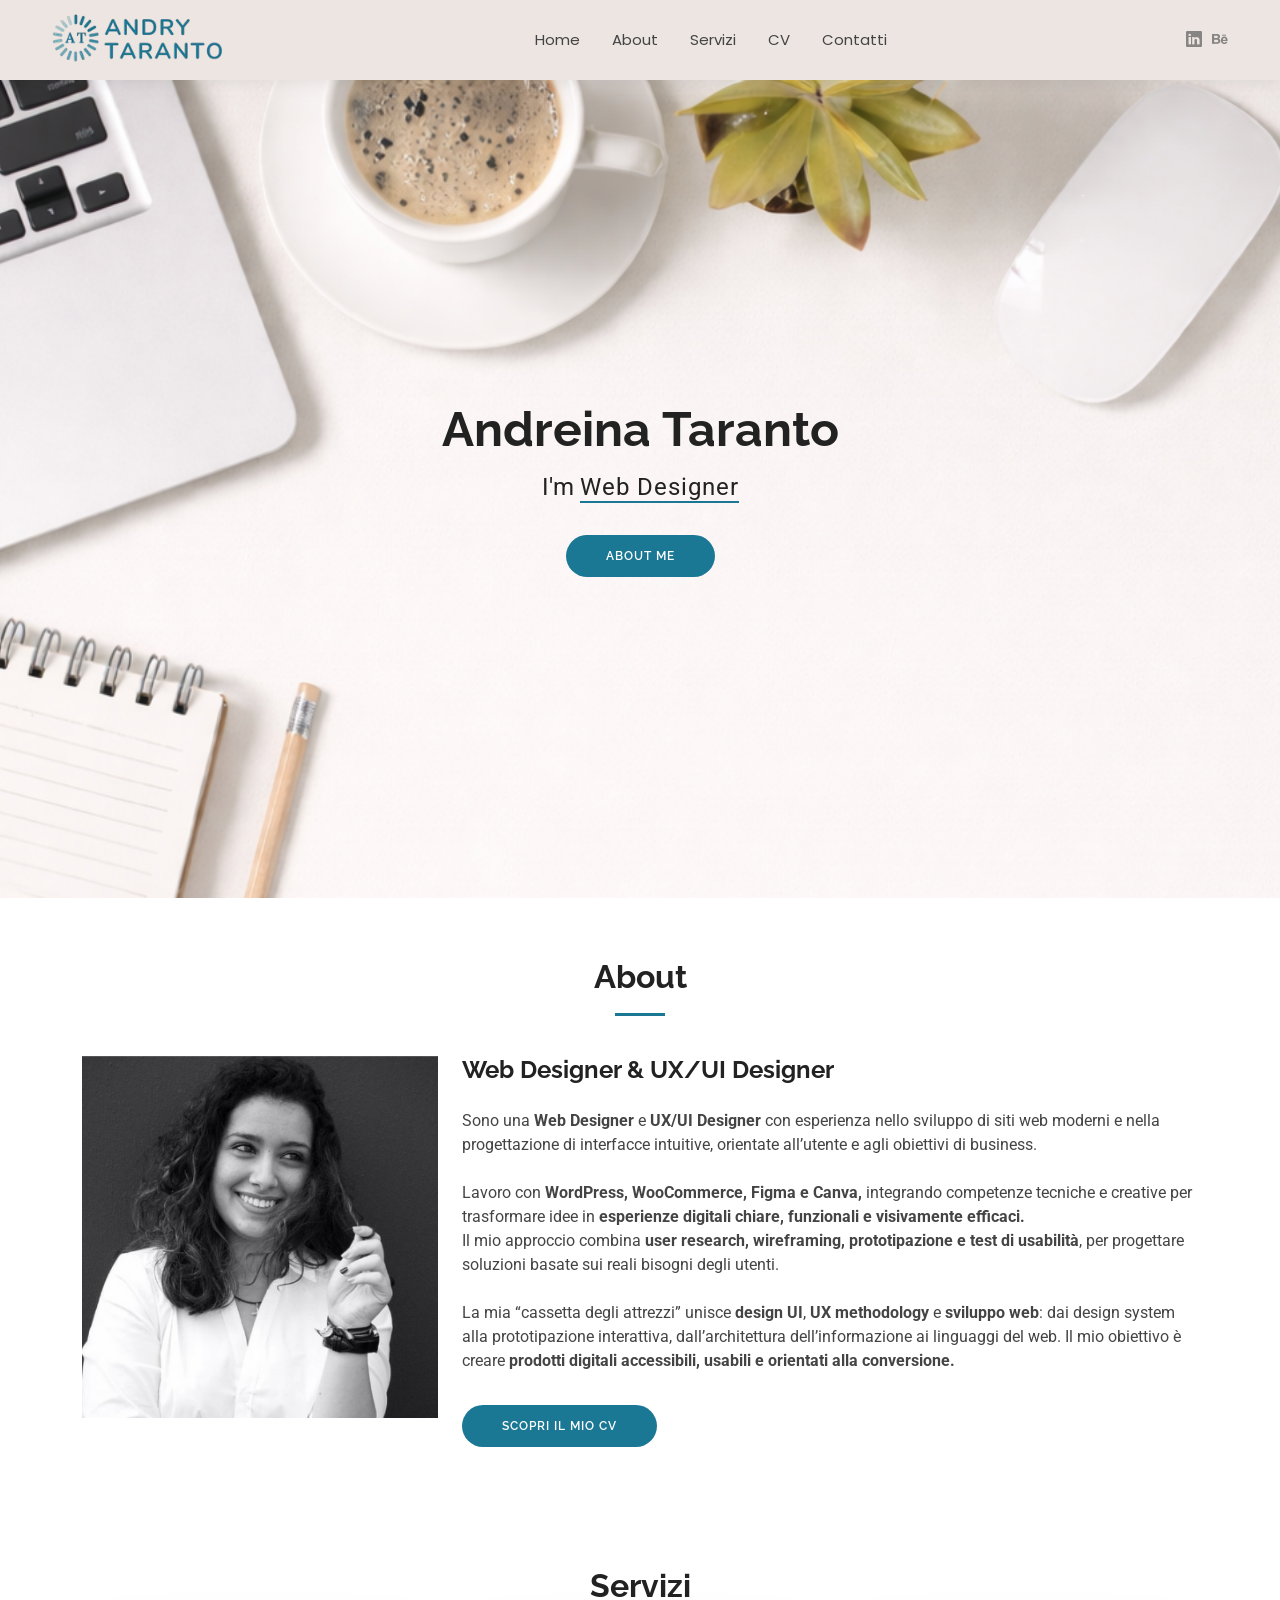
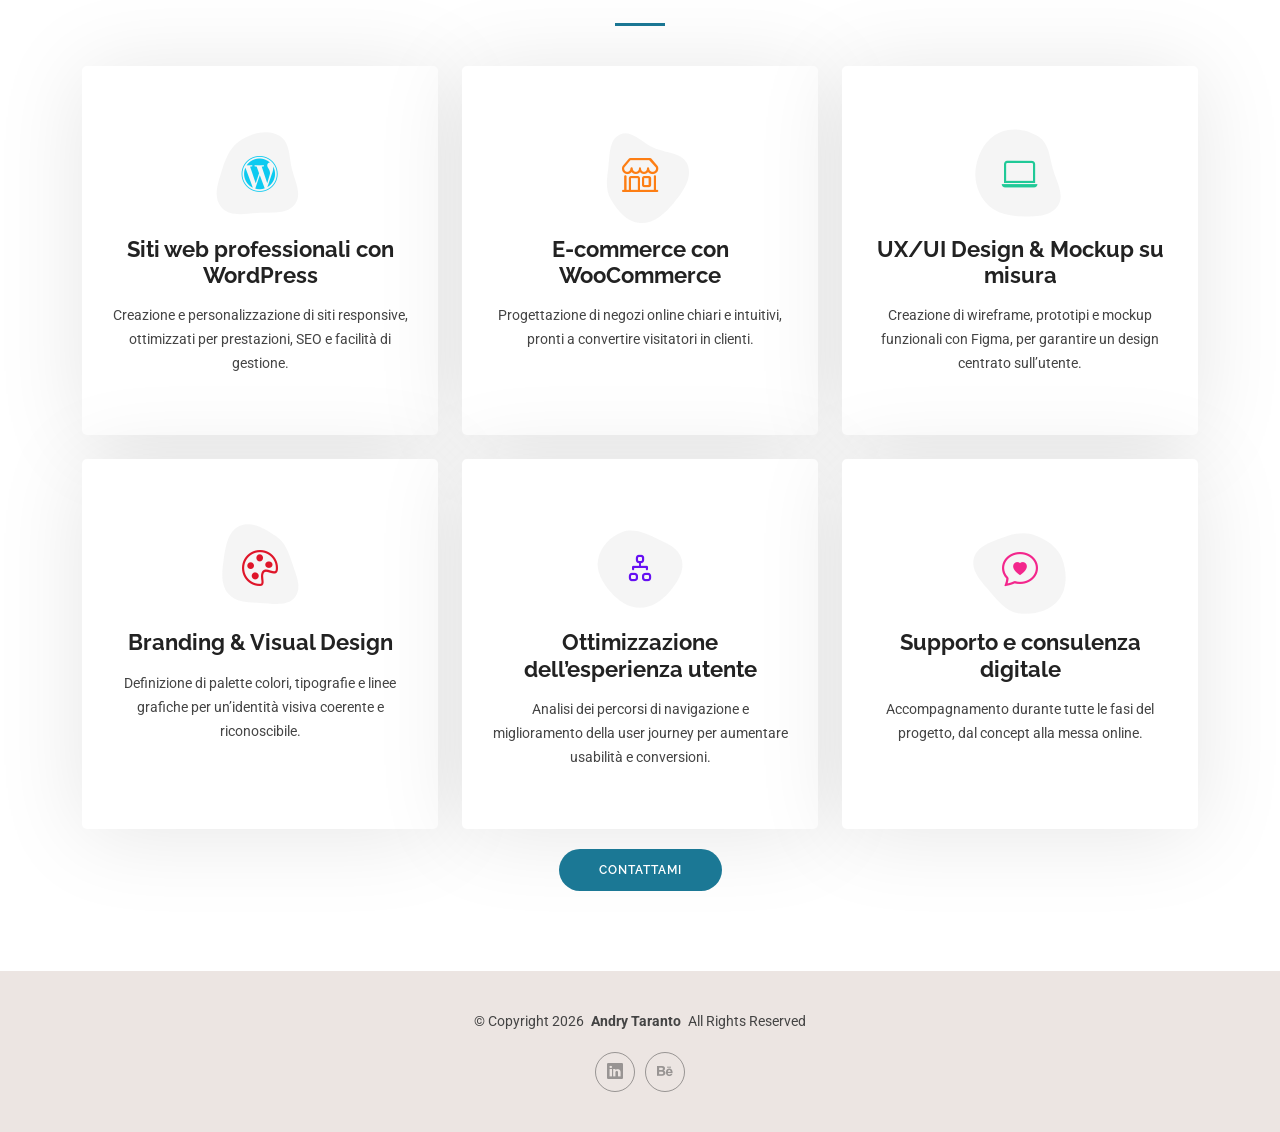
==== commit 0532b223: "ultime modifiche grafiche" ====
--- a/index.html
+++ b/index.html
@@ -43,7 +43,7 @@
           <li><a href="#about">About</a></li>
           <li><a href="#services">Servizi</a></li>
           <li><a href="cv.html">CV</a></li>
-          <li><a href="contact.html">Contatti</a></li>
+          <li><a href="contatti.html">Contatti</a></li>
         </ul>
         <i class="mobile-nav-toggle d-xl-none bi bi-list"></i>
       </nav>
@@ -61,7 +61,7 @@
     <!-- Hero Section -->
     <section id="hero" class="hero section">
 
-      <img src="assets/img/hero-bg.jpg" alt="" data-aos="fade-in">
+      <img src="assets/img/bg-hero.png" alt="" data-aos="fade-in">
 
       <div class="container text-center" data-aos="zoom-out" data-aos-delay="100">
         <div class="row justify-content-center">
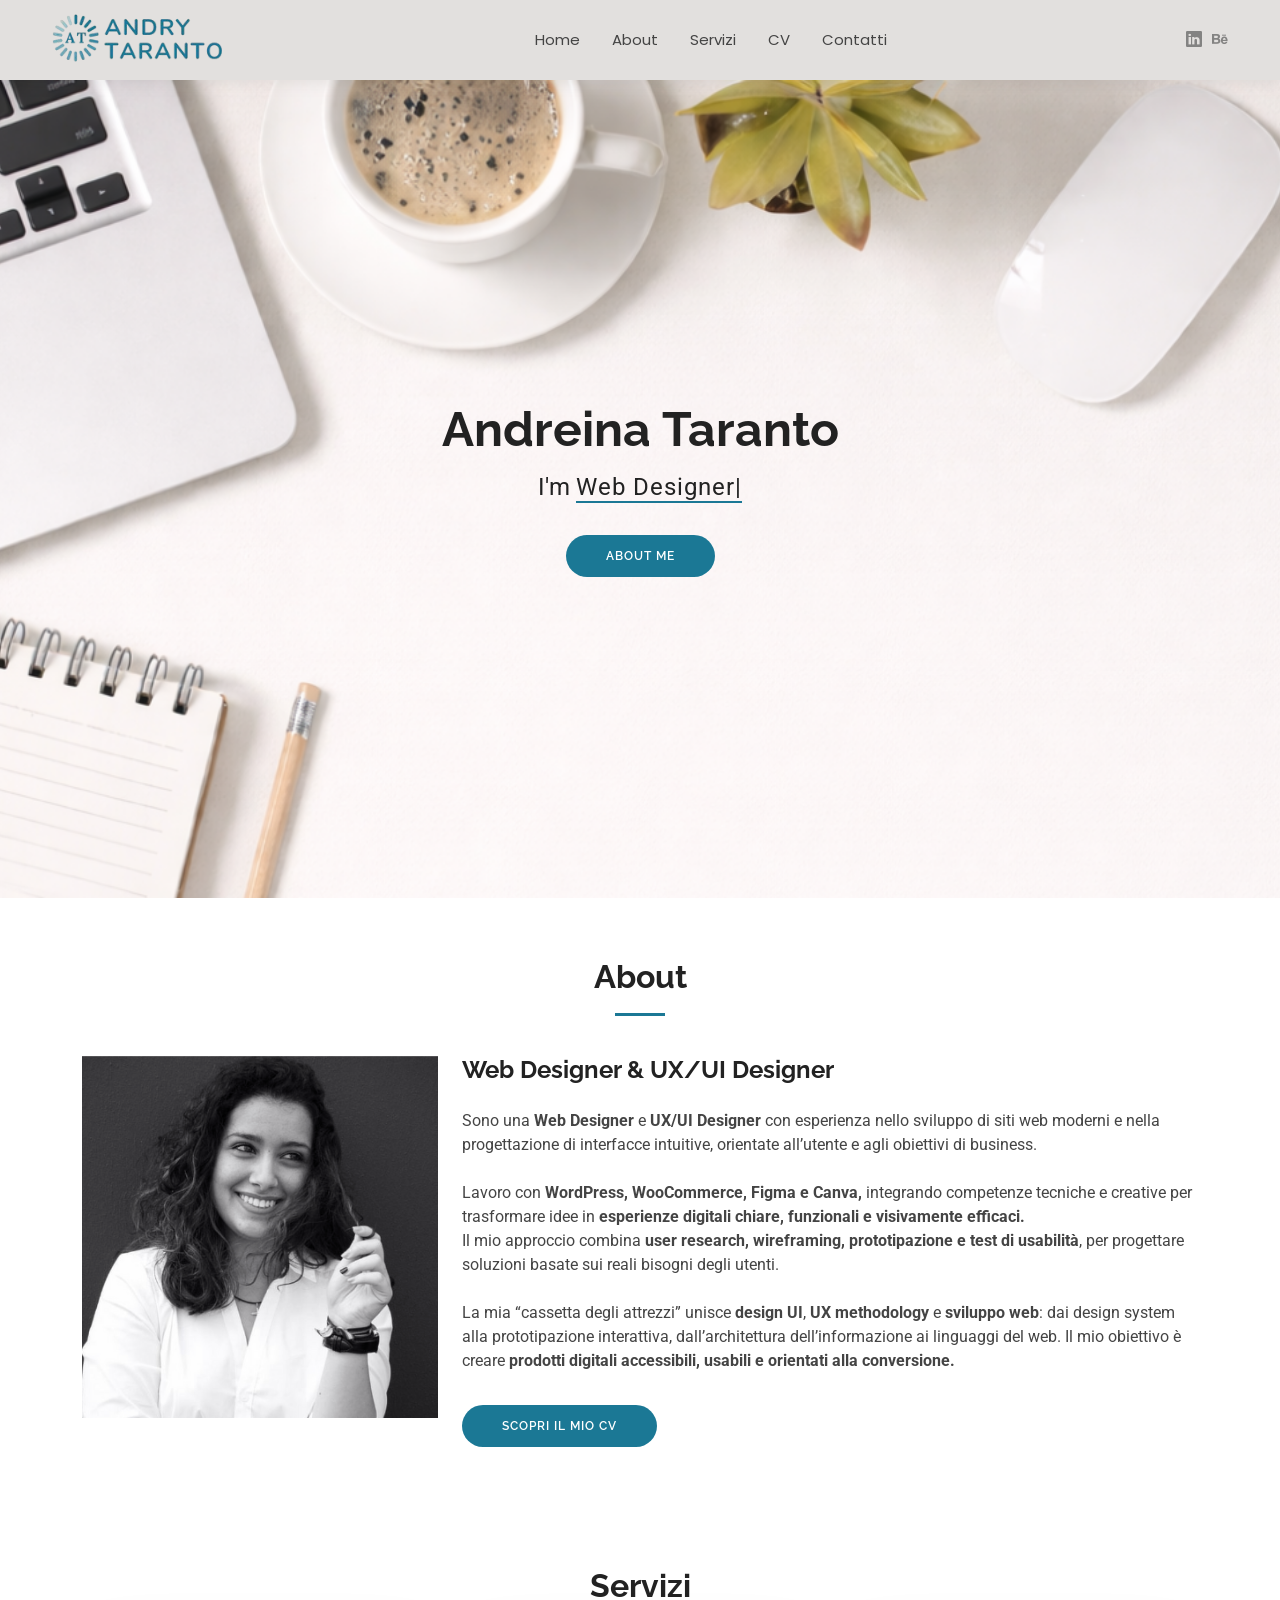
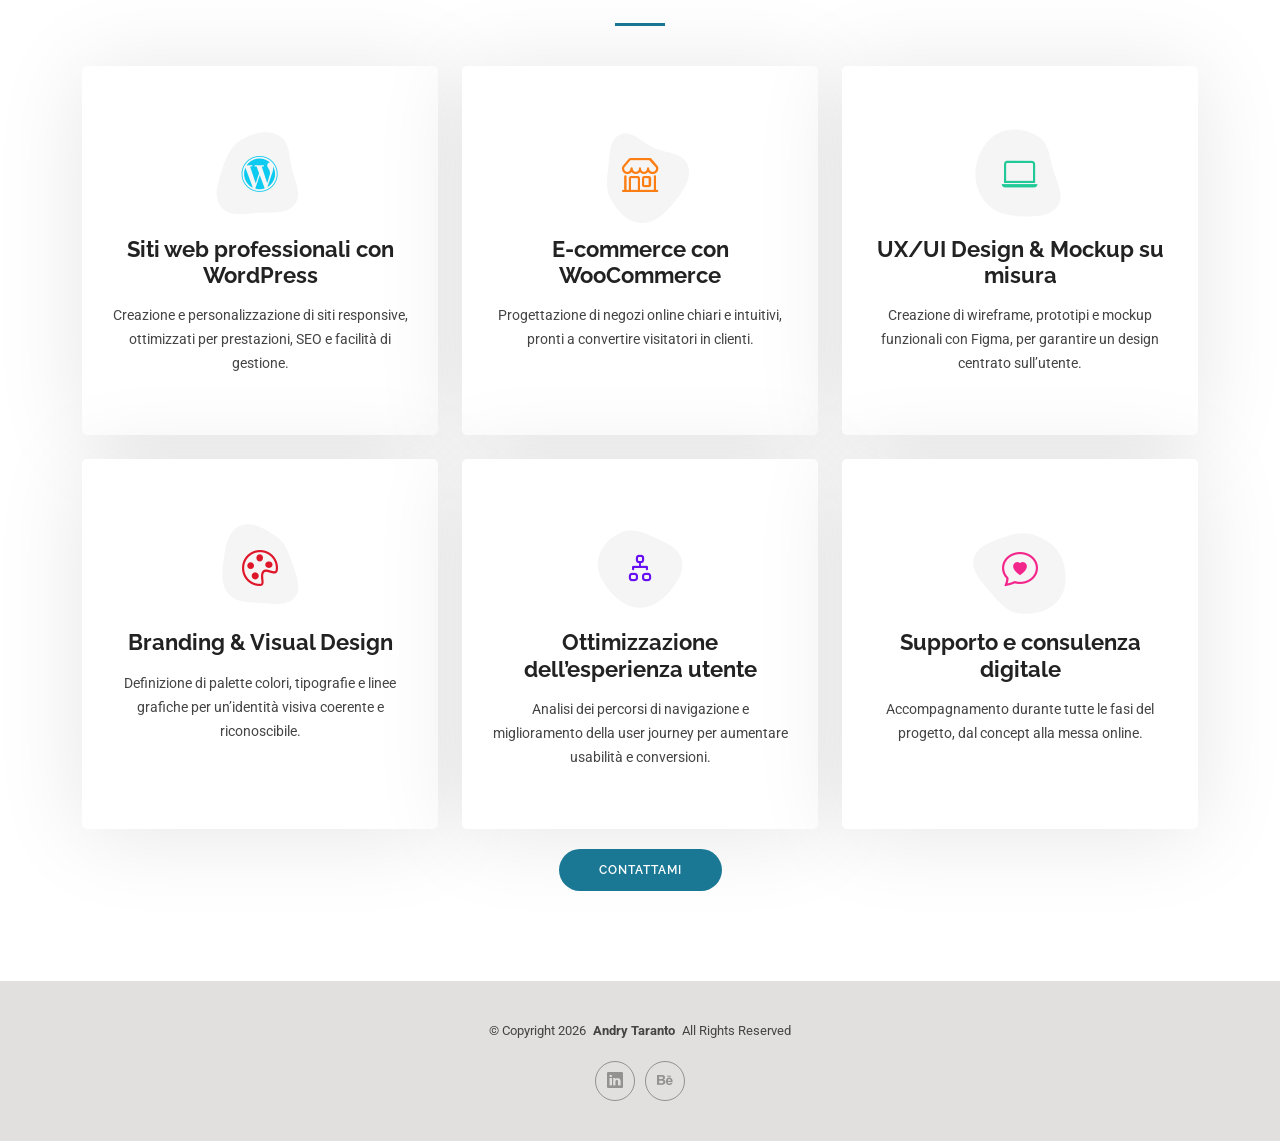
==== commit dd6e83d5: "pulizia" ====
--- a/index.html
+++ b/index.html
@@ -20,8 +20,6 @@
   <link href="assets/vendor/bootstrap/css/bootstrap.min.css" rel="stylesheet">
   <link href="assets/vendor/bootstrap-icons/bootstrap-icons.css" rel="stylesheet">
   <link href="assets/vendor/aos/aos.css" rel="stylesheet">
-  <link href="assets/vendor/swiper/swiper-bundle.min.css" rel="stylesheet">
-  <link href="assets/vendor/glightbox/css/glightbox.min.css" rel="stylesheet">
 
   <!-- Main CSS File -->
   <link href="assets/css/main.css" rel="stylesheet">
@@ -236,12 +234,6 @@
   <script src="assets/vendor/bootstrap/js/bootstrap.bundle.min.js"></script>
   <script src="assets/vendor/php-email-form/validate.js"></script>
   <script src="assets/vendor/aos/aos.js"></script>
-  <script src="assets/vendor/waypoints/noframework.waypoints.js"></script>
-  <script src="assets/vendor/purecounter/purecounter_vanilla.js"></script>
-  <script src="assets/vendor/swiper/swiper-bundle.min.js"></script>
-  <script src="assets/vendor/glightbox/js/glightbox.min.js"></script>
-  <script src="assets/vendor/imagesloaded/imagesloaded.pkgd.min.js"></script>
-  <script src="assets/vendor/isotope-layout/isotope.pkgd.min.js"></script>
   <script src="assets/vendor/typed.js/typed.umd.js"></script>
 
 
--- a/assets/css/main.css
+++ b/assets/css/main.css
@@ -0,0 +1,1032 @@
+/* Fonts */
+:root {
+  --default-font: "Roboto",  system-ui, -apple-system, "Segoe UI", Roboto, "Helvetica Neue", Arial, "Noto Sans", "Liberation Sans", sans-serif, "Apple Color Emoji", "Segoe UI Emoji", "Segoe UI Symbol", "Noto Color Emoji";
+  --heading-font: "Raleway",  sans-serif;
+  --nav-font: "Poppins",  sans-serif;
+}
+
+/* Global Colors */
+:root { 
+  --background-color: #ffffff; 
+  --default-color: #444444; 
+  --heading-color: #222222; 
+  --accent-color: #1b7895; 
+  --surface-color: #ffffff; 
+  --contrast-color: #ffffff; 
+}
+
+/* Nav Menu Colors */
+:root {
+  --nav-color: #444444;  
+  --nav-hover-color: #1b7895; 
+  --nav-mobile-background-color: #ffffff; 
+  --nav-dropdown-background-color: #ffffff; 
+  --nav-dropdown-color: #444444; 
+  --nav-dropdown-hover-color: #1b7895; 
+}
+
+/* Color Presets */
+
+.light-background {
+  --background-color: #e2e0de;
+  --surface-color: #ffffff;
+}
+
+.dark-background {
+  --background-color: #060606;
+  --default-color: #ffffff;
+  --heading-color: #ffffff;
+  --surface-color: #252525;
+  --contrast-color: #ffffff;
+}
+
+/* Smooth scroll */
+:root {
+  scroll-behavior: smooth;
+}
+
+/*--------------------------------------------------------------
+# General Styling & Shared Classes
+--------------------------------------------------------------*/
+body {
+  color: var(--default-color);
+  background-color: var(--background-color);
+  font-family: var(--default-font);
+}
+
+a {
+  color: var(--accent-color);
+  text-decoration: none;
+  transition: 0.3s;
+}
+
+a:hover {
+  /*color: color-mix(in srgb, var(--accent-color), transparent 25%); */
+  text-decoration: none;
+}
+
+h1,
+h2,
+h3,
+h4,
+h5,
+h6 {
+  color: var(--heading-color);
+  font-family: var(--heading-font);
+}
+
+.btn-priamary {
+  color: var(--contrast-color);
+  background: var(--accent-color);
+  font-family: var(--heading-font);
+  text-transform: uppercase;
+  font-weight: 600;
+  font-size: 12px;
+  letter-spacing: 1px;
+  display: inline-block;
+  padding: 12px 40px;
+  border-radius: 50px;
+  transition: 0.5s;
+}
+
+.btn-priamary:hover {
+  background: color-mix(in srgb, var(--accent-color) 90%, white 20%);
+}
+
+.section-title a.btn-priamary {
+  margin-top: 20px;
+}
+
+/* Email Form Messages
+------------------------------*/
+.email-form {
+  border-radius: 20px;
+}
+
+
+.email-form .error-message {
+  display: none;
+  background: #df1529;
+  color: #ffffff;
+  text-align: left;
+  padding: 15px;
+  margin-bottom: 24px;
+  font-weight: 600;
+}
+
+.email-form .sent-message {
+  display: none;
+  color: #ffffff;
+  background: #059652;
+  text-align: center;
+  padding: 15px;
+  margin-bottom: 24px;
+  font-weight: 600;
+}
+
+.email-form .loading {
+  display: none;
+  background: var(--surface-color);
+  text-align: center;
+  padding: 15px;
+  margin-bottom: 24px;
+}
+
+.email-form .loading:before {
+  content: "";
+  display: inline-block;
+  border-radius: 50%;
+  width: 24px;
+  height: 24px;
+  margin: 0 10px -6px 0;
+  border: 3px solid var(--accent-color);
+  border-top-color: var(--surface-color);
+  animation: email-form-loading 1s linear infinite;
+}
+
+@keyframes email-form-loading {
+  0% {
+    transform: rotate(0deg);
+  }
+
+  100% {
+    transform: rotate(360deg);
+  }
+}
+
+/*--------------------------------------------------------------
+# Global Header
+--------------------------------------------------------------*/
+.header {
+  color: var(--default-color);
+  background-color: var(--background-color);
+  padding: 10px 0;
+  transition: all 0.5s;
+  z-index: 997;
+  box-shadow: 0px 0 18px rgba(0, 0, 0, 0.1);
+}
+
+.header .logo {
+  line-height: 1;
+  margin-left: 40px;
+}
+
+.header .logo img {
+  max-height: 60px;
+}
+
+.header .logo h1 {
+  font-size: 32px;
+  margin: 0;
+  font-weight: 300;
+  text-transform: uppercase;
+  color: var(--heading-color);
+}
+
+.header .header-social-links {
+  padding-right: 40px;
+}
+
+.header .header-social-links a {
+  color: color-mix(in srgb, var(--default-color), transparent 40%);
+  padding-left: 6px;
+  display: inline-block;
+  transition: 0.3s;
+  font-size: 16px;
+}
+
+.header .header-social-links a:hover {
+  color: var(--accent-color);
+}
+
+.header .header-social-links a i {
+  line-height: 0px;
+}
+
+@media (max-width: 1200px) {
+  .header .logo {
+    order: 1;
+  }
+
+  .header .header-social-links {
+    order: 2;
+  }
+
+  .header .navmenu {
+    order: 3;
+  }
+}
+
+/*--------------------------------------------------------------
+# Navigation Menu
+--------------------------------------------------------------*/
+/* Desktop Navigation */
+@media (min-width: 1200px) {
+  .navmenu {
+    padding: 0;
+  }
+
+  .navmenu ul {
+    margin: 0;
+    padding: 0;
+    display: flex;
+    list-style: none;
+    align-items: center;
+  }
+
+  .navmenu li {
+    position: relative;
+  }
+
+  .navmenu>ul>li {
+    white-space: nowrap;
+    padding: 15px 14px;
+  }
+
+  .navmenu>ul>li:last-child {
+    padding-right: 0;
+  }
+
+  .navmenu a,
+  .navmenu a:focus {
+    color: var(--nav-color);
+    font-size: 15px;
+    padding: 0 2px;
+    font-family: var(--nav-font);
+    font-weight: 400;
+    display: flex;
+    align-items: center;
+    justify-content: space-between;
+    white-space: nowrap;
+    transition: 0.3s;
+    position: relative;
+  }
+
+  .navmenu a i,
+  .navmenu a:focus i {
+    font-size: 12px;
+    line-height: 0;
+    margin-left: 5px;
+    transition: 0.3s;
+  }
+
+  .navmenu>ul>li>a:before {
+    content: "";
+    position: absolute;
+    height: 2px;
+    bottom: -6px;
+    left: 0;
+    background-color: var(--nav-hover-color);
+    visibility: hidden;
+    width: 0px;
+    transition: all 0.3s ease-in-out 0s;
+  }
+
+  .navmenu a:hover:before,
+  .navmenu li:hover>a:before,
+  .navmenu .active:before {
+    visibility: visible;
+    width: 25px;
+  }
+
+  .navmenu li:hover>a,
+  .navmenu .active,
+  .navmenu .active:focus {
+    color: var(--nav-hover-color);
+  }
+}
+
+/* Mobile Navigation */
+@media (max-width: 1199px) {
+  .mobile-nav-toggle {
+    color: var(--nav-color);
+    font-size: 28px;
+    line-height: 0;
+    margin-right: 10px;
+    cursor: pointer;
+    transition: color 0.3s;
+  }
+
+  .navmenu {
+    padding: 0;
+    z-index: 9997;
+  }
+
+  .navmenu ul {
+    display: none;
+    list-style: none;
+    position: absolute;
+    inset: 60px 20px 20px 20px;
+    padding: 10px 0;
+    margin: 0;
+    border-radius: 6px;
+    background-color: var(--nav-mobile-background-color);
+    border: 1px solid color-mix(in srgb, var(--default-color), transparent 90%);
+    box-shadow: none;
+    overflow-y: auto;
+    transition: 0.3s;
+    z-index: 9998;
+  }
+
+  .navmenu a,
+  .navmenu a:focus {
+    color: var(--nav-dropdown-color);
+    padding: 10px 20px;
+    font-family: var(--nav-font);
+    font-size: 17px;
+    font-weight: 500;
+    display: flex;
+    align-items: center;
+    justify-content: space-between;
+    white-space: nowrap;
+    transition: 0.3s;
+  }
+
+  .navmenu a i,
+  .navmenu a:focus i {
+    font-size: 12px;
+    line-height: 0;
+    margin-left: 5px;
+    width: 30px;
+    height: 30px;
+    display: flex;
+    align-items: center;
+    justify-content: center;
+    border-radius: 50%;
+    transition: 0.3s;
+    background-color: color-mix(in srgb, var(--accent-color), transparent 90%);
+  }
+
+  .navmenu a i:hover,
+  .navmenu a:focus i:hover {
+    background-color: var(--accent-color);
+    color: var(--contrast-color);
+  }
+
+  .navmenu a:hover,
+  .navmenu .active,
+  .navmenu .active:focus {
+    color: var(--nav-dropdown-hover-color);
+  }
+
+  .navmenu .active i,
+  .navmenu .active:focus i {
+    background-color: var(--accent-color);
+    color: var(--contrast-color);
+    transform: rotate(180deg);
+  }
+
+  .mobile-nav-active {
+    overflow: hidden;
+  }
+
+  .mobile-nav-active .mobile-nav-toggle {
+    color: #fff;
+    position: absolute;
+    font-size: 32px;
+    top: 15px;
+    right: 15px;
+    margin-right: 0;
+    z-index: 9999;
+  }
+
+  .mobile-nav-active .navmenu {
+    position: fixed;
+    overflow: hidden;
+    inset: 0;
+    background: rgba(33, 37, 41, 0.8);
+    transition: 0.3s;
+  }
+
+  .mobile-nav-active .navmenu>ul {
+    display: block;
+  }
+}
+
+/*--------------------------------------------------------------
+# Global Footer
+--------------------------------------------------------------*/
+.footer {
+  color: var(--default-color);
+  background-color: var(--background-color);
+  font-size: 14px;
+  padding: 40px 0;
+  position: relative;
+}
+
+.footer .copyright p {
+  margin-bottom: 0;
+}
+
+.footer .social-links {
+  margin-top: 20px;
+}
+
+.footer .social-links a {
+  display: flex;
+  align-items: center;
+  justify-content: center;
+  width: 40px;
+  height: 40px;
+  border-radius: 50%;
+  border: 1px solid color-mix(in srgb, var(--default-color), transparent 50%);
+  font-size: 16px;
+  color: color-mix(in srgb, var(--default-color), transparent 50%);
+  margin: 0 5px;
+  transition: 0.3s;
+}
+
+.footer .social-links a:hover {
+  color: var(--accent-color);
+  border-color: var(--accent-color);
+}
+
+.footer {
+  margin-top: 10px;
+  font-size: 13px;
+  text-align: center;
+}
+
+/*--------------------------------------------------------------
+# Preloader
+--------------------------------------------------------------*/
+#preloader {
+  position: fixed;
+  inset: 0;
+  z-index: 9999;
+  overflow: hidden;
+  background-color: var(--background-color);
+  transition: all 0.6s ease-out;
+  width: 100%;
+  height: 100vh;
+}
+
+#preloader:before,
+#preloader:after {
+  content: "";
+  position: absolute;
+  border: 4px solid var(--accent-color);
+  border-radius: 50%;
+  animation: animate-preloader 2s cubic-bezier(0, 0.2, 0.8, 1) infinite;
+}
+
+#preloader:after {
+  animation-delay: -0.5s;
+}
+
+@keyframes animate-preloader {
+  0% {
+    width: 10px;
+    height: 10px;
+    top: calc(50% - 5px);
+    left: calc(50% - 5px);
+    opacity: 1;
+  }
+
+  100% {
+    width: 72px;
+    height: 72px;
+    top: calc(50% - 36px);
+    left: calc(50% - 36px);
+    opacity: 0;
+  }
+}
+
+/*--------------------------------------------------------------
+# Scroll Top Button
+--------------------------------------------------------------*/
+.scroll-top {
+  position: fixed;
+  visibility: hidden;
+  opacity: 0;
+  right: 15px;
+  bottom: -15px;
+  z-index: 99999;
+  background-color: var(--accent-color);
+  width: 44px;
+  height: 44px;
+  border-radius: 50px;
+  transition: all 0.4s;
+}
+
+.scroll-top i {
+  font-size: 24px;
+  color: var(--contrast-color);
+  line-height: 0;
+}
+
+.scroll-top:hover {
+  background-color: color-mix(in srgb, var(--accent-color), transparent 20%);
+  color: var(--contrast-color);
+}
+
+.scroll-top.active {
+  visibility: visible;
+  opacity: 1;
+  bottom: 15px;
+}
+
+/*--------------------------------------------------------------
+# Disable aos animation delay on mobile devices
+--------------------------------------------------------------*/
+@media screen and (max-width: 768px) {
+  [data-aos-delay] {
+    transition-delay: 0 !important;
+  }
+}
+
+/*--------------------------------------------------------------
+# Global Page Titles 
+--------------------------------------------------------------*/
+.page-title {
+  color: var(--default-color);
+  background-color: var(--background-color);
+  padding: 25px 0;
+  position: relative;
+  border-bottom: 1px solid color-mix(in srgb, var(--default-color), transparent 85%);
+}
+
+.page-title h1 {
+  font-size: 24px;
+  font-weight: 400;
+}
+
+.page-title {
+  display: flex;
+  flex-wrap: wrap;
+  list-style: none;
+  padding: 0;
+  margin: 0;
+  font-size: 14px;
+  font-weight: 400;
+}
+
+.page-title {
+  padding-left: 10px;
+}
+
+.page-title:before {
+  content: "/";
+  display: inline-block;
+  padding-right: 10px;
+  color: color-mix(in srgb, var(--default-color), transparent 70%);
+}
+
+/*--------------------------------------------------------------
+# Global Sections
+--------------------------------------------------------------*/
+section,
+.section {
+  color: var(--default-color);
+  background-color: var(--background-color);
+  padding: 60px 0;
+  scroll-margin-top: 100px;
+  overflow: clip;
+}
+
+@media (max-width: 1199px) {
+
+  section,
+  .section {
+    scroll-margin-top: 66px;
+  }
+}
+
+/*--------------------------------------------------------------
+# Global Section Titles
+--------------------------------------------------------------*/
+.section-title {
+  text-align: center;
+  padding-bottom: 20px;
+  position: relative;
+}
+
+.section-title h2 {
+  font-size: 32px;
+  font-weight: 700;
+  margin-bottom: 20px;
+  padding-bottom: 20px;
+  position: relative;
+}
+
+.section-title h2:after {
+  content: "";
+  position: absolute;
+  display: block;
+  width: 50px;
+  height: 3px;
+  background: var(--accent-color);
+  left: 0;
+  right: 0;
+  bottom: 0;
+  margin: auto;
+}
+
+.section-title p {
+  margin-bottom: 0;
+}
+
+/*--------------------------------------------------------------
+# Hero Section
+--------------------------------------------------------------*/
+.hero {
+  width: 100%;
+  min-height: calc(100vh - 82px);
+  position: relative;
+  padding: 80px 0;
+  display: flex;
+  align-items: center;
+  justify-content: center;
+}
+
+@media (max-width: 1200px) {
+  .hero {
+    min-height: calc(100vh - 68px);
+  }
+}
+
+.hero img {
+  position: absolute;
+  inset: 0;
+  display: block;
+  width: 100%;
+  height: 100%;
+  object-fit: cover;
+  z-index: 1;
+}
+
+.hero .container {
+  position: relative;
+  z-index: 3;
+}
+
+.hero h2 {
+  margin: 0;
+  font-size: 48px;
+  font-weight: 700;
+}
+
+.hero p {
+  margin: 10px 0 0 0;
+  font-size: 24px;
+  color: var(--heading-color);
+}
+
+.hero p span {
+  letter-spacing: 1px;
+  border-bottom: 2px solid var(--accent-color);
+}
+
+.hero .btn-get-started {
+  color: var(--contrast-color);
+  background: var(--accent-color);
+  font-family: var(--heading-font);
+  text-transform: uppercase;
+  font-weight: 600;
+  font-size: 12px;
+  letter-spacing: 1px;
+  display: inline-block;
+  padding: 12px 40px;
+  border-radius: 50px;
+  transition: 0.5s;
+  margin-top: 30px;
+}
+
+.hero .btn-get-started:hover {
+  background: color-mix(in srgb, var(--accent-color) 90%, white 20%);
+}
+
+@media (max-width: 768px) {
+  .hero h2 {
+    font-size: 32px;
+  }
+
+  .hero p {
+    font-size: 18px;
+  }
+}
+
+/*--------------------------------------------------------------
+# About Section
+--------------------------------------------------------------*/
+.about .content h2 {
+  font-weight: 700;
+  font-size: 24px;
+}
+
+.about .content ul {
+  list-style: none;
+  padding: 0;
+}
+
+.about .content ul li {
+  margin-bottom: 20px;
+  display: flex;
+  align-items: center;
+}
+
+.about .content ul strong {
+  margin-right: 10px;
+}
+
+.about .content ul i {
+  font-size: 16px;
+  margin-right: 5px;
+  color: var(--accent-color);
+  line-height: 0;
+}
+
+.txt-center {
+  align-content: center;
+}
+
+
+/*--------------------------------------------------------------
+# Resume Section
+--------------------------------------------------------------*/
+.resume .resume-title {
+  color: var(--heading-color);
+  font-size: 26px;
+  font-weight: 700;
+  margin-top: 20px;
+  margin-bottom: 20px;
+}
+
+.resume .resume-item {
+  padding: 0 0 20px 20px;
+  margin-top: -2px;
+  border-left: 2px solid var(--accent-color);
+  position: relative;
+}
+
+.resume .resume-item h4 {
+  line-height: 18px;
+  font-size: 18px;
+  font-weight: 600;
+  text-transform: uppercase;
+  color: color-mix(in srgb, var(--default-color), transparent 20%);
+  margin-bottom: 10px;
+}
+
+.resume .resume-item h5 {
+  font-size: 16px;
+  padding: 5px 15px;
+  display: inline-block;
+  font-weight: 600;
+  margin-bottom: 10px;
+}
+
+.resume .resume-item ul {
+  padding-left: 20px;
+}
+
+.resume .resume-item ul li {
+  padding-bottom: 10px;
+}
+
+.resume .resume-item:last-child {
+  padding-bottom: 0;
+}
+
+.resume .resume-item::before {
+  content: "";
+  position: absolute;
+  width: 16px;
+  height: 16px;
+  border-radius: 50px;
+  left: -9px;
+  top: 0;
+  background: var(--background-color);
+  border: 2px solid var(--accent-color);
+}
+
+/*--------------------------------------------------------------
+# Services Section
+--------------------------------------------------------------*/
+.services .service-item {
+  background-color: var(--surface-color);
+  box-shadow: 0px 5px 90px 0px rgba(0, 0, 0, 0.1);
+  height: 100%;
+  padding: 60px 30px;
+  text-align: center;
+  transition: 0.3s;
+  border-radius: 5px;
+}
+
+.services .service-item .icon {
+  margin: 0 auto;
+  width: 100px;
+  height: 100px;
+  display: flex;
+  align-items: center;
+  justify-content: center;
+  transition: ease-in-out 0.3s;
+  position: relative;
+}
+
+.services .service-item .icon i {
+  font-size: 36px;
+  transition: 0.5s;
+  position: relative;
+}
+
+.services .service-item .icon svg {
+  position: absolute;
+  top: 0;
+  left: 0;
+}
+
+.services .service-item .icon svg path {
+  transition: 0.5s;
+  fill: color-mix(in srgb, var(--default-color), transparent 95%);
+}
+
+.services .service-item h3 {
+  font-weight: 700;
+  margin: 10px 0 15px 0;
+  font-size: 22px;
+}
+
+.services .service-item p {
+  line-height: 24px;
+  font-size: 14px;
+  margin-bottom: 0;
+}
+
+.services .service-item:hover {
+  box-shadow: 0px 5px 35px 0px rgba(0, 0, 0, 0.1);
+}
+
+.services .service-item.item-cyan i {
+  color: #0dcaf0;
+}
+
+.services .service-item.item-cyan:hover .icon i {
+  color: #fff;
+}
+
+.services .service-item.item-cyan:hover .icon path {
+  fill: #0dcaf0;
+}
+
+.services .service-item.item-orange i {
+  color: #fd7e14;
+}
+
+.services .service-item.item-orange:hover .icon i {
+  color: #fff;
+}
+
+.services .service-item.item-orange:hover .icon path {
+  fill: #fd7e14;
+}
+
+.services .service-item.item-teal i {
+  color: #20c997;
+}
+
+.services .service-item.item-teal:hover .icon i {
+  color: #fff;
+}
+
+.services .service-item.item-teal:hover .icon path {
+  fill: #20c997;
+}
+
+.services .service-item.item-red i {
+  color: #df1529;
+}
+
+.services .service-item.item-red:hover .icon i {
+  color: #fff;
+}
+
+.services .service-item.item-red:hover .icon path {
+  fill: #df1529;
+}
+
+.services .service-item.item-indigo i {
+  color: #6610f2;
+}
+
+.services .service-item.item-indigo:hover .icon i {
+  color: #fff;
+}
+
+.services .service-item.item-indigo:hover .icon path {
+  fill: #6610f2;
+}
+
+.services .service-item.item-pink i {
+  color: #f3268c;
+}
+
+.services .service-item.item-pink:hover .icon i {
+  color: #fff;
+}
+
+.services .service-item.item-pink:hover .icon path {
+  fill: #f3268c;
+}
+
+
+/*--------------------------------------------------------------
+# Contact Section
+--------------------------------------------------------------*/
+.contact {
+  background-color: var(--surface-color);
+  box-shadow: 0px 0px 20px rgba(0, 0, 0, 0.1);
+  padding: 30px;
+}
+
+@media (max-width: 575px) {
+  .contact {
+    padding: 20px;
+  }
+}
+
+.contact {
+  margin-bottom: 40px;
+}
+
+.contact i {
+  font-size: 20px;
+  color: var(--accent-color);
+  background: color-mix(in srgb, var(--accent-color), transparent 92%);
+  width: 44px;
+  height: 44px;
+  display: flex;
+  justify-content: center;
+  align-items: center;
+  border-radius: 50px;
+  transition: all 0.3s ease-in-out;
+  margin-right: 15px;
+}
+
+.contact h3 {
+  padding: 0;
+  font-size: 18px;
+  font-weight: 700;
+  margin-bottom: 5px;
+}
+
+.contact p {
+  padding: 0;
+  margin-bottom: 0;
+  font-size: 14px;
+}
+
+.contact:hover i {
+  background: var(--accent-color);
+  color: var(--contrast-color);
+}
+
+.contact .email-form {
+  background-color: var(--surface-color);
+  height: 100%;
+  padding: 30px;
+  box-shadow: 0px 0px 20px rgba(0, 0, 0, 0.1);
+}
+
+@media (max-width: 575px) {
+  .contact .email-form {
+    padding: 20px;
+  }
+}
+
+.contact .email-form input[type=text],
+.contact .email-form input[type=email],
+.contact .email-form textarea {
+  font-size: 14px;
+  padding: 10px 15px;
+  box-shadow: none;
+  border-radius: 12px;
+  color: var(--default-color);
+  background-color: var(--surface-color);
+  border-color: color-mix(in srgb, var(--default-color), transparent 80%);
+}
+
+.contact .email-form input[type=text]:focus,
+.contact .email-form input[type=email]:focus,
+.contact .email-form textarea:focus {
+  border-color: var(--accent-color);
+}
+
+.contact .email-form input[type=text]::placeholder,
+.contact .email-form input[type=email]::placeholder,
+.contact .email-form textarea::placeholder {
+  color: color-mix(in srgb, var(--default-color), transparent 70%);
+}
+
+.contact .email-form button[type=submit] {
+  color: var(--contrast-color);
+  background: var(--accent-color);
+  border: 0;
+  padding: 10px 30px;
+  transition: 0.4s;
+  border-radius: 50px;
+}
+
+.contact .email-form button[type=submit]:hover {
+  background: color-mix(in srgb, var(--accent-color), transparent 25%);
+}
